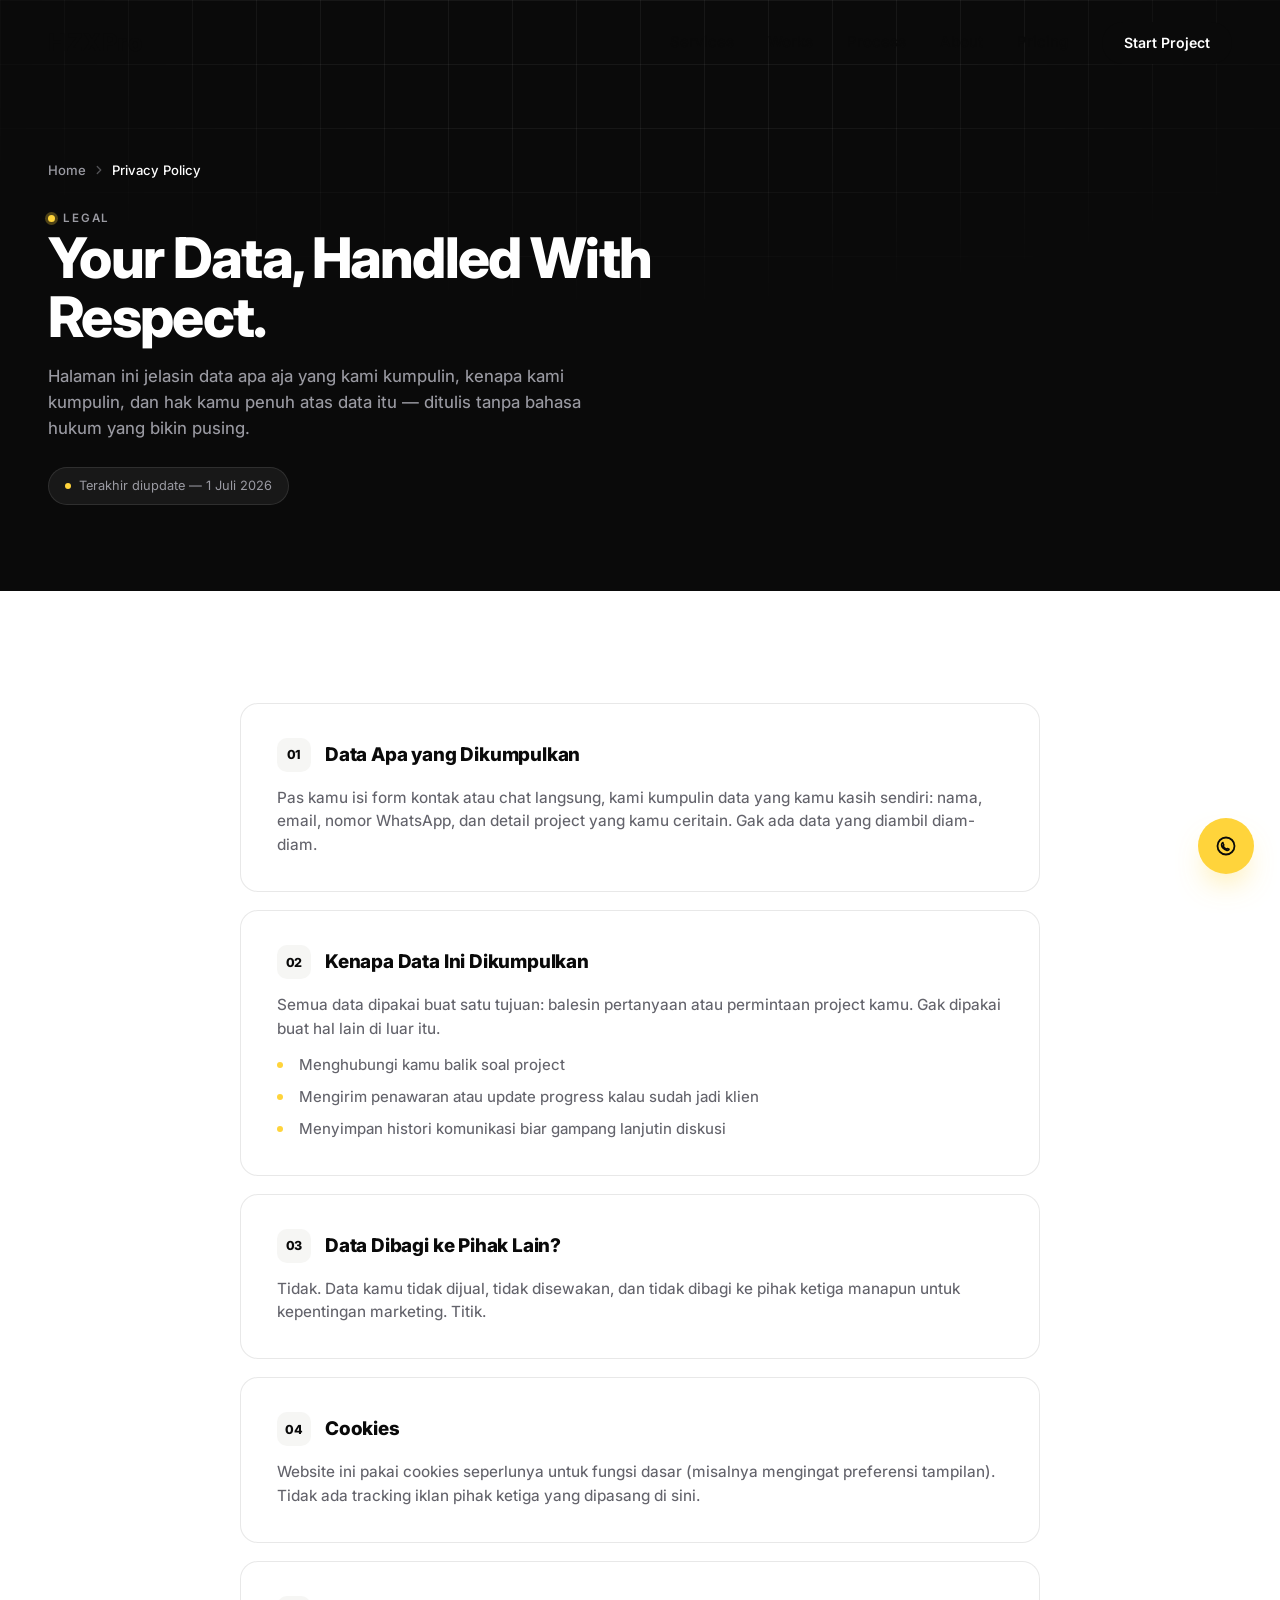
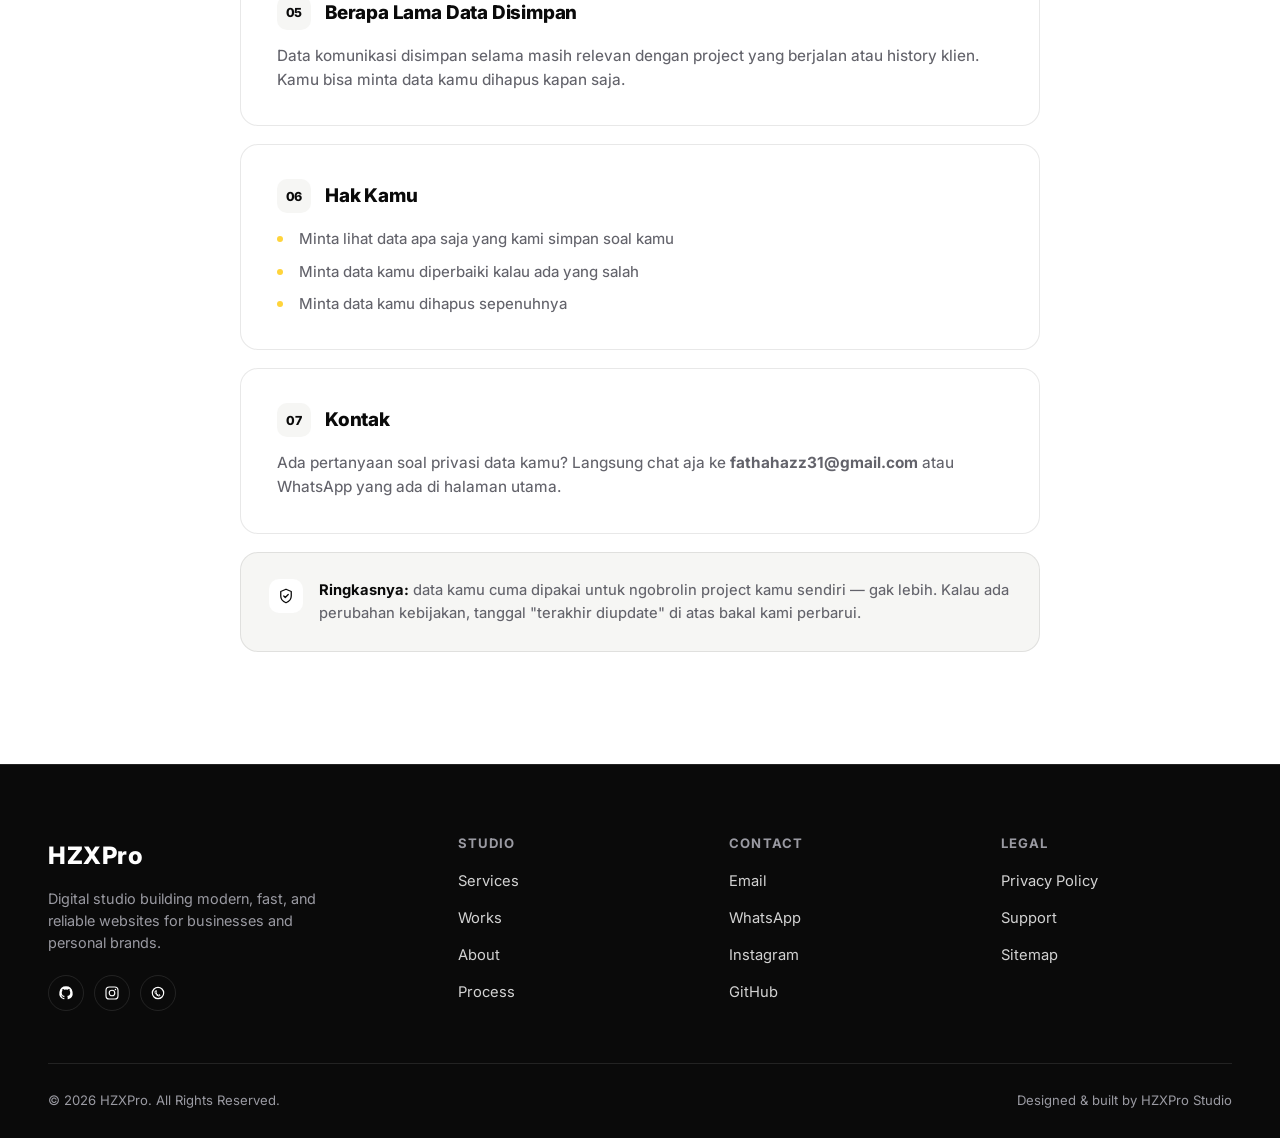
==== privacy.html @ 506589a8 "Add files via upload" ====
<!DOCTYPE html>
<html lang="id">

<head>
    <meta charset="UTF-8" />
    <meta name="viewport" content="width=device-width, initial-scale=1.0" />
    <title>Privacy Policy | HZXPro</title>
    <meta name="description"
        content="Kebijakan privasi HZXPro — data apa yang dikumpulkan, kenapa dikumpulkan, dan hak kamu sebagai pengguna." />
    <meta name="robots" content="index, follow" />
    <link rel="canonical" href="https://hzx-greedy.github.io/HZXPro/privacy.html" />

    <!-- Open Graph -->
    <meta property="og:type" content="website" />
    <meta property="og:site_name" content="HZXPro" />
    <meta property="og:title" content="Privacy Policy | HZXPro" />
    <meta property="og:description"
        content="Kebijakan privasi HZXPro — data apa yang dikumpulkan dan hak kamu sebagai pengguna." />
    <meta property="og:image" content="https://hzx-greedy.github.io/HZXPro/asset/logo.png" />
    <meta property="og:url" content="https://hzx-greedy.github.io/HZXPro/privacy.html" />
    <meta property="og:locale" content="id_ID" />

    <link rel="preconnect" href="https://fonts.googleapis.com">
    <link rel="preconnect" href="https://fonts.gstatic.com" crossorigin>
    <link href="https://fonts.googleapis.com/css2?family=Inter:wght@400;500;600;700;800;900&display=swap"
        rel="stylesheet">
    <link rel="stylesheet" href="style.css" />
    <link rel="icon" type="image/png" href="asset/favicon/favicon-96x96.png" />
    <link rel="apple-touch-icon" href="asset/favicon/apple-touch-icon.png" />
</head>

<body>

    <!-- ===== SVG ICON SPRITE ===== -->
    <svg style="display:none">
        <symbol id="ic-sparkle" viewBox="0 0 24 24">
            <path d="M12 3v4M12 17v4M3 12h4M17 12h4M6 6l2.5 2.5M15.5 15.5L18 18M18 6l-2.5 2.5M8.5 15.5L6 18"
                stroke="currentColor" stroke-width="1.8" stroke-linecap="round" />
        </symbol>
        <symbol id="ic-arrow-right" viewBox="0 0 24 24">
            <path d="M5 12h14M13 6l6 6-6 6" stroke="currentColor" stroke-width="2" stroke-linecap="round"
                stroke-linejoin="round" fill="none" />
        </symbol>
        <symbol id="ic-arrow-up" viewBox="0 0 24 24">
            <path d="M12 19V5M5 12l7-7 7 7" stroke="currentColor" stroke-width="2.2" stroke-linecap="round"
                stroke-linejoin="round" fill="none" />
        </symbol>
        <symbol id="ic-chevron-right" viewBox="0 0 24 24">
            <path d="m9 6 6 6-6 6" stroke="currentColor" stroke-width="2.2" stroke-linecap="round"
                stroke-linejoin="round" fill="none" />
        </symbol>
        <symbol id="ic-shield" viewBox="0 0 24 24">
            <path d="M12 3 5 6v6c0 4.5 3 7.5 7 9 4-1.5 7-4.5 7-9V6l-7-3Z" stroke="currentColor" stroke-width="1.7"
                stroke-linejoin="round" fill="none" />
            <path d="m9 12 2 2 4-4" stroke="currentColor" stroke-width="1.7" stroke-linecap="round"
                stroke-linejoin="round" fill="none" />
        </symbol>
        <symbol id="ic-target" viewBox="0 0 24 24">
            <circle cx="12" cy="12" r="8.5" stroke="currentColor" stroke-width="1.7" fill="none" />
            <circle cx="12" cy="12" r="4.7" stroke="currentColor" stroke-width="1.7" fill="none" />
            <circle cx="12" cy="12" r="1.2" fill="currentColor" />
        </symbol>
        <symbol id="ic-db" viewBox="0 0 24 24">
            <ellipse cx="12" cy="6" rx="7" ry="2.6" stroke="currentColor" stroke-width="1.7" fill="none" />
            <path d="M5 6v6c0 1.4 3.1 2.6 7 2.6s7-1.2 7-2.6V6M5 12v6c0 1.4 3.1 2.6 7 2.6s7-1.2 7-2.6v-6"
                stroke="currentColor" stroke-width="1.7" fill="none" />
        </symbol>
        <symbol id="ic-user" viewBox="0 0 24 24">
            <circle cx="12" cy="8" r="4" stroke="currentColor" stroke-width="1.7" fill="none" />
            <path d="M4.5 20c1.2-4 4-6 7.5-6s6.3 2 7.5 6" stroke="currentColor" stroke-width="1.7"
                stroke-linecap="round" fill="none" />
        </symbol>
        <symbol id="ic-mail" viewBox="0 0 24 24">
            <rect x="3" y="5" width="18" height="14" rx="1.5" stroke="currentColor" stroke-width="1.7" fill="none" />
            <path d="m4 6.5 8 6 8-6" stroke="currentColor" stroke-width="1.7" stroke-linecap="round"
                stroke-linejoin="round" fill="none" />
        </symbol>
        <symbol id="ic-chat" viewBox="0 0 24 24">
            <circle cx="12" cy="12" r="8.5" stroke="currentColor" stroke-width="1.8" fill="none" />
            <path
                d="M9 8.5c-.3 0-.6.2-.8.5-.4.5-.7 1.1-.7 1.9 0 1.1.6 2.3 1.5 3.2.9 1 2.1 1.8 3.4 2.2.8.3 1.5.3 2-.1.3-.2.6-.5.7-.9l-1.7-.8-.8.8c-1.8-.7-2.9-1.8-3.5-3.5l.8-.8-.9-1.7Z"
                stroke="currentColor" stroke-width="1.5" stroke-linecap="round" stroke-linejoin="round" fill="none" />
        </symbol>
        <symbol id="ic-github" viewBox="0 0 24 24">
            <path
                d="M12 2a10 10 0 0 0-3.16 19.49c.5.09.68-.22.68-.48v-1.7c-2.78.6-3.37-1.34-3.37-1.34-.46-1.16-1.11-1.47-1.11-1.47-.91-.62.07-.61.07-.61 1 .07 1.53 1.03 1.53 1.03.89 1.52 2.34 1.08 2.91.83.09-.65.35-1.08.63-1.33-2.22-.25-4.56-1.11-4.56-4.94 0-1.09.39-1.98 1.03-2.68-.1-.25-.45-1.27.1-2.65 0 0 .84-.27 2.75 1.02a9.5 9.5 0 0 1 5 0c1.91-1.3 2.75-1.02 2.75-1.02.55 1.38.2 2.4.1 2.65.64.7 1.03 1.59 1.03 2.68 0 3.84-2.35 4.68-4.58 4.93.36.31.68.92.68 1.85v2.74c0 .27.18.58.69.48A10 10 0 0 0 12 2Z"
                fill="currentColor" />
        </symbol>
        <symbol id="ic-instagram" viewBox="0 0 24 24">
            <rect x="3" y="3" width="18" height="18" rx="5" stroke="currentColor" stroke-width="1.7" fill="none" />
            <circle cx="12" cy="12" r="4.2" stroke="currentColor" stroke-width="1.7" fill="none" />
            <circle cx="17.2" cy="6.8" r="1.1" fill="currentColor" />
        </symbol>
        <symbol id="ic-plus" viewBox="0 0 24 24">
            <path d="M12 5v14M5 12h14" stroke="currentColor" stroke-width="2" stroke-linecap="round" />
        </symbol>
    </svg>

    <div class="scroll-progress" id="scrollProgress"></div>

    <!-- ===== NAVBAR ===== -->
    <nav class="navbar" id="navbar">
        <div class="container">
            <a href="index.html" class="logo">HZXPro</a>
            <div class="nav-links" id="navLinks">
                <a href="index.html#services">Services</a>
                <a href="index.html#works">Works</a>
                <a href="index.html#process">Process</a>
                <a href="index.html#about">About</a>
                <a href="index.html#pricing">Pricing</a>
                <a href="index.html#contact" class="nav-cta">Start Project</a>
            </div>
            <button class="hamburger" id="hamburger" aria-label="Menu">
                <span></span><span></span><span></span>
            </button>
        </div>
    </nav>

    <!-- ===== PAGE HERO ===== -->
    <section class="section--dark page-hero">
        <div class="grid-backdrop"></div>
        <div class="container">
            <div class="breadcrumb reveal">
                <a href="index.html">Home</a>
                <svg class="ic" width="14" height="14">
                    <use href="#ic-chevron-right" /></svg>
                <span class="current">Privacy Policy</span>
            </div>
            <span class="eyebrow reveal">Legal</span>
            <h1 class="reveal reveal-d1">Your Data, Handled With Respect.</h1>
            <p class="lead reveal reveal-d2">Halaman ini jelasin data apa aja yang kami kumpulin, kenapa kami
                kumpulin, dan hak kamu penuh atas data itu — ditulis tanpa bahasa hukum yang bikin pusing.</p>
            <div class="updated-badge reveal reveal-d3"><span class="dot"></span> Terakhir diupdate — 1 Juli 2026</div>
        </div>
    </section>

    <!-- ===== POLICY CONTENT ===== -->
    <section>
        <div class="container">
            <div class="legal-wrap">

                <div class="legal-block reveal">
                    <h2><span class="num">01</span>Data Apa yang Dikumpulkan</h2>
                    <p>Pas kamu isi form kontak atau chat langsung, kami kumpulin data yang kamu kasih sendiri:
                        nama, email, nomor WhatsApp, dan detail project yang kamu ceritain. Gak ada data yang
                        diambil diam-diam.</p>
                </div>

                <div class="legal-block reveal">
                    <h2><span class="num">02</span>Kenapa Data Ini Dikumpulkan</h2>
                    <p>Semua data dipakai buat satu tujuan: balesin pertanyaan atau permintaan project kamu.
                        Gak dipakai buat hal lain di luar itu.</p>
                    <ul>
                        <li>Menghubungi kamu balik soal project</li>
                        <li>Mengirim penawaran atau update progress kalau sudah jadi klien</li>
                        <li>Menyimpan histori komunikasi biar gampang lanjutin diskusi</li>
                    </ul>
                </div>

                <div class="legal-block reveal">
                    <h2><span class="num">03</span>Data Dibagi ke Pihak Lain?</h2>
                    <p>Tidak. Data kamu tidak dijual, tidak disewakan, dan tidak dibagi ke pihak ketiga manapun
                        untuk kepentingan marketing. Titik.</p>
                </div>

                <div class="legal-block reveal">
                    <h2><span class="num">04</span>Cookies</h2>
                    <p>Website ini pakai cookies seperlunya untuk fungsi dasar (misalnya mengingat preferensi
                        tampilan). Tidak ada tracking iklan pihak ketiga yang dipasang di sini.</p>
                </div>

                <div class="legal-block reveal">
                    <h2><span class="num">05</span>Berapa Lama Data Disimpan</h2>
                    <p>Data komunikasi disimpan selama masih relevan dengan project yang berjalan atau history
                        klien. Kamu bisa minta data kamu dihapus kapan saja.</p>
                </div>

                <div class="legal-block reveal">
                    <h2><span class="num">06</span>Hak Kamu</h2>
                    <ul>
                        <li>Minta lihat data apa saja yang kami simpan soal kamu</li>
                        <li>Minta data kamu diperbaiki kalau ada yang salah</li>
                        <li>Minta data kamu dihapus sepenuhnya</li>
                    </ul>
                </div>

                <div class="legal-block reveal">
                    <h2><span class="num">07</span>Kontak</h2>
                    <p>Ada pertanyaan soal privasi data kamu? Langsung chat aja ke
                        <strong>fathahazz31@gmail.com</strong> atau WhatsApp yang ada di halaman utama.</p>
                </div>

                <div class="legal-note reveal">
                    <span class="ic-wrap"><svg class="ic" width="18" height="18">
                            <use href="#ic-shield" /></svg></span>
                    <p><strong>Ringkasnya:</strong> data kamu cuma dipakai untuk ngobrolin project kamu sendiri —
                        gak lebih. Kalau ada perubahan kebijakan, tanggal "terakhir diupdate" di atas bakal kami
                        perbarui.</p>
                </div>

            </div>
        </div>
    </section>

    <!-- ===== FOOTER ===== -->
    <footer class="footer">
        <div class="container">
            <div class="footer-grid">
                <div class="footer-brand">
                    <a href="index.html" class="logo">HZXPro</a>
                    <p>Digital studio building modern, fast, and reliable websites for businesses and personal brands.
                    </p>
                    <div class="footer-socials" style="margin-top:20px;">
                        <a href="https://github.com/hzx-greedy" target="_blank" rel="noopener" aria-label="GitHub"><svg
                                class="ic" width="16" height="16">
                                <use href="#ic-github" /></svg></a>
                        <a href="https://instagram.com/fathahazz" target="_blank" rel="noopener"
                            aria-label="Instagram"><svg class="ic" width="16" height="16">
                                <use href="#ic-instagram" /></svg></a>
                        <a href="https://wa.me/6282110757763" target="_blank" rel="noopener" aria-label="WhatsApp"><svg
                                class="ic" width="16" height="16">
                                <use href="#ic-chat" /></svg></a>
                    </div>
                </div>
                <div>
                    <h4>Studio</h4>
                    <ul>
                        <li><a href="index.html#services">Services</a></li>
                        <li><a href="index.html#works">Works</a></li>
                        <li><a href="index.html#about">About</a></li>
                        <li><a href="index.html#process">Process</a></li>
                    </ul>
                </div>
                <div>
                    <h4>Contact</h4>
                    <ul>
                        <li><a href="mailto:fathahazz31@gmail.com">Email</a></li>
                        <li><a href="https://wa.me/6282110757763" target="_blank" rel="noopener">WhatsApp</a></li>
                        <li><a href="https://instagram.com/fathahazz" target="_blank" rel="noopener">Instagram</a></li>
                        <li><a href="https://github.com/hzx-greedy" target="_blank" rel="noopener">GitHub</a></li>
                    </ul>
                </div>
                <div>
                    <h4>Legal</h4>
                    <ul>
                        <li><a href="privacy.html">Privacy Policy</a></li>
                        <li><a href="support.html">Support</a></li>
                        <li><a href="sitemap.html">Sitemap</a></li>
                    </ul>
                </div>
            </div>
            <div class="footer-bottom">
                <span>© 2026 HZXPro. All Rights Reserved.</span>
                <span>Designed &amp; built by HZXPro Studio</span>
            </div>
        </div>
    </footer>

    <!-- ===== WHATSAPP FLOAT ===== -->
    <div class="wa-wrap">
        <div class="wa-tooltip" id="waTooltip">
            Ada pertanyaan soal privasi data?
            <button class="wa-tooltip-close" id="waTooltipClose" aria-label="Close"><svg class="ic" width="12"
                    height="12">
                    <use href="#ic-plus" /></svg></button>
        </div>
        <a href="https://wa.me/6282110757763" class="wa-float" target="_blank" rel="noopener"
            aria-label="Chat WhatsApp">
            <svg class="ic" width="24" height="24">
                <use href="#ic-chat" /></svg>
        </a>
    </div>

    <!-- ===== BACK TO TOP ===== -->
    <button class="back-to-top" id="backToTop" aria-label="Back to top">
        <svg class="ic" width="18" height="18">
            <use href="#ic-arrow-up" /></svg>
    </button>

    <script src="script.js"></script>
</body>

</html>
---- style.css ----
/* Scrollbar */
html {
    scroll-behavior: smooth;
    scrollbar-width: thin; /* Firefox */
    scrollbar-color: var(--ink) var(--paper-soft); /* Firefox */
}

/* WebKit (Chrome, Edge, Safari, Opera) */
::-webkit-scrollbar {
    width: 12px;
    height: 12px;
}

::-webkit-scrollbar-track {
    background: var(--paper-soft);
}

::-webkit-scrollbar-thumb {
    background: var(--ink);
    border-radius: 999px;
    border: 3px solid var(--paper-soft);
    background-clip: padding-box;
}

::-webkit-scrollbar-thumb:hover {
    background: var(--accent);
    background-clip: padding-box;
}

::-webkit-scrollbar-corner {
    background: var(--paper-soft);
}

/* =========================================================
   HZXPro — Studio Brand Website
   Design tokens: ink #0A0A0A / paper #FFFFFF / accent #FFD43B
   Type: Inter (display + body + utility)
========================================================= */

:root {
    --ink: #0a0a0a;
    --ink-soft: #17171a;
    --paper: #ffffff;
    --paper-soft: #f6f6f4;
    --surface-dark: #131315;
    --surface-dark-2: #1b1b1e;
    --accent: #ffd43b;
    --accent-ink: #0a0a0a;
    --muted-on-light: #63636b;
    --muted-on-dark: #9a9aa2;
    --line-on-light: rgba(10, 10, 10, 0.09);
    --line-on-dark: rgba(255, 255, 255, 0.10);
    --radius-lg: 28px;
    --radius-md: 18px;
    --radius-sm: 12px;
    --ease: cubic-bezier(.16, 1, .3, 1);
    --container: 1240px;
}

*,
*::before,
*::after {
    box-sizing: border-box;
    margin: 0;
    padding: 0;
}

html {
    scroll-behavior: smooth;
}

body {
    font-family: 'Inter', -apple-system, BlinkMacSystemFont, sans-serif;
    background: var(--paper);
    color: var(--ink);
    line-height: 1.55;
    -webkit-font-smoothing: antialiased;
    overflow-x: hidden;
}

a {
    text-decoration: none;
    color: inherit;
}

img {
    max-width: 100%;
    display: block;
}

ul {
    list-style: none;
}

button {
    font-family: inherit;
}

.container {
    max-width: var(--container);
    margin: 0 auto;
    padding: 0 28px;
}

.ic {
    display: inline-block;
    vertical-align: -3px;
    flex-shrink: 0;
    color: currentColor;
}

::selection {
    background: var(--accent);
    color: var(--accent-ink);
}

/* focus visibility */
a:focus-visible,
button:focus-visible,
input:focus-visible,
textarea:focus-visible,
select:focus-visible {
    outline: 2px solid var(--accent);
    outline-offset: 3px;
    border-radius: 4px;
}

/* =========================================================
   TYPOGRAPHY
========================================================= */
h1,
h2,
h3,
h4 {
    font-family: 'Inter', sans-serif;
    font-weight: 800;
    line-height: 1.05;
    letter-spacing: -0.02em;
}

.eyebrow {
    display: inline-flex;
    align-items: center;
    gap: 8px;
    font-size: 0.72rem;
    font-weight: 600;
    text-transform: uppercase;
    letter-spacing: 0.16em;
    color: var(--muted-on-light);
}

.eyebrow::before {
    content: '';
    width: 7px;
    height: 7px;
    border-radius: 50%;
    background: var(--accent);
    box-shadow: 0 0 0 3px rgba(255, 212, 59, .28);
}

.section--dark .eyebrow {
    color: var(--muted-on-dark);
}

.section-head {
    max-width: 680px;
    margin-bottom: 64px;
}

.section-head.center {
    margin-left: auto;
    margin-right: auto;
    text-align: center;
}

.section-title {
    font-size: clamp(2.1rem, 4.4vw, 3.2rem);
    margin-top: 14px;
    letter-spacing: -0.03em;
}

.section-sub {
    margin-top: 16px;
    font-size: 1.05rem;
    color: var(--muted-on-light);
    max-width: 520px;
    font-weight: 450;
}

.section--dark .section-sub {
    color: var(--muted-on-dark);
}

.section-head.center .section-sub {
    margin-left: auto;
    margin-right: auto;
}

/* =========================================================
   SECTION SHELLS + GRID BACKDROP
========================================================= */
section {
    position: relative;
    padding: 112px 0;
}

.section--dark {
    background: var(--ink);
    color: #fff;
}

.section--soft {
    background: var(--paper-soft);
}

.grid-backdrop {
    position: absolute;
    inset: 0;
    background-image:
        linear-gradient(90deg, rgba(10, 10, 10, .045) 1px, transparent 1px),
        linear-gradient(180deg, rgba(10, 10, 10, .045) 1px, transparent 1px);
    background-size: 64px 64px;
    -webkit-mask-image: radial-gradient(ellipse 70% 60% at 50% 0%, #000 40%, transparent 90%);
    mask-image: radial-gradient(ellipse 70% 60% at 50% 0%, #000 40%, transparent 90%);
    pointer-events: none;
}

.section--dark .grid-backdrop {
    background-image:
        linear-gradient(90deg, rgba(255, 255, 255, .055) 1px, transparent 1px),
        linear-gradient(180deg, rgba(255, 255, 255, .055) 1px, transparent 1px);
}

/* =========================================================
   BUTTONS
========================================================= */
.btn {
    display: inline-flex;
    align-items: center;
    justify-content: center;
    gap: 8px;
    padding: 15px 28px;
    border-radius: 999px;
    font-weight: 600;
    font-size: 0.94rem;
    cursor: pointer;
    border: 1px solid transparent;
    transition: transform .35s var(--ease), box-shadow .35s var(--ease), background .25s ease, color .25s ease, border-color .25s ease;
    white-space: nowrap;
}

.btn-primary {
    background: var(--accent);
    color: var(--accent-ink);
    box-shadow: 0 1px 0 rgba(10, 10, 10, .06);
}

.btn-primary:hover {
    transform: translateY(-2px);
    box-shadow: 0 14px 28px -12px rgba(255, 212, 59, .55);
}

.btn-dark {
    background: var(--ink);
    color: #fff;
}

.btn-dark:hover {
    transform: translateY(-2px);
    box-shadow: 0 14px 28px -14px rgba(0, 0, 0, .5);
}

.btn-ghost {
    background: transparent;
    color: var(--ink);
    border-color: var(--line-on-light);
}

.btn-ghost:hover {
    border-color: var(--ink);
    transform: translateY(-2px);
}

.section--dark .btn-ghost {
    color: #fff;
    border-color: var(--line-on-dark);
}

.section--dark .btn-ghost:hover {
    border-color: #fff;
}

.btn-outline-light {
    background: transparent;
    color: #fff;
    border-color: rgba(255, 255, 255, .35);
}

.btn-outline-light:hover {
    border-color: #fff;
    transform: translateY(-2px);
}

.btn-sm {
    padding: 11px 20px;
    font-size: .85rem;
}

/* =========================================================
   NAVBAR
========================================================= */
.navbar {
    position: fixed;
    top: 0;
    left: 0;
    right: 0;
    z-index: 500;
    padding: 22px 0;
    transition: padding .35s var(--ease), background .35s var(--ease), border-color .35s var(--ease), backdrop-filter .35s var(--ease);
}

.navbar .container {
    display: flex;
    align-items: center;
    justify-content: space-between;
}

.navbar.scrolled {
    padding: 13px 0;
    background: rgba(255, 255, 255, .72);
    backdrop-filter: blur(16px) saturate(160%);
    -webkit-backdrop-filter: blur(16px) saturate(160%);
    border-bottom: 1px solid var(--line-on-light);
}

.logo {
    display: flex;
    align-items: center;
    gap: 9px;
    font-weight: 800;
    font-size: 1.5rem;
    letter-spacing: 0.035rem;
}

.logo-mark {
    width: 30px;
    height: 30px;
    border-radius: 9px;
    background: var(--ink);
    display: flex;
    align-items: center;
    justify-content: center;
    position: relative;
    flex-shrink: 0;
}

.logo-mark::after {
    content: '';
    width: 9px;
    height: 9px;
    border-radius: 50%;
    background: var(--accent);
}

.nav-links {
    display: flex;
    align-items: center;
    gap: 34px;
}

.nav-links a:not(.nav-cta) {
    font-size: 0.93rem;
    font-weight: 500;
    color: var(--ink);
    position: relative;
    padding: 4px 0;
    transition: color .2s ease;
}

.nav-links a:not(.nav-cta)::after {
    content: '';
    position: absolute;
    left: 0;
    bottom: -3px;
    width: 0;
    height: 2px;
    background: var(--accent);
    transition: width .3s var(--ease);
}

.nav-links a:not(.nav-cta):hover::after,
.nav-links a.active:not(.nav-cta)::after {
    width: 100%;
}

.nav-links a.active:not(.nav-cta) {
    color: var(--ink);
}

.nav-cta {
    padding: 10px 22px;
    border-radius: 999px;
    background: var(--ink);
    color: #fff;
    font-weight: 600;
    font-size: 0.88rem;
    transition: transform .3s var(--ease), background .25s ease;
}

.nav-cta:hover {
    transform: translateY(-2px);
    background: var(--accent);
    color: var(--accent-ink);
}

.hamburger {
    display: none;
    flex-direction: column;
    justify-content: center;
    gap: 5px;
    width: 38px;
    height: 38px;
    background: none;
    border: none;
    cursor: pointer;
}

.hamburger span {
    width: 20px;
    height: 2px;
    background: var(--ink);
    margin: 0 auto;
    transition: transform .3s ease, opacity .3s ease;
}

.hamburger.open span:nth-child(1) {
    transform: translateY(7px) rotate(45deg);
}

.hamburger.open span:nth-child(2) {
    opacity: 0;
}

.hamburger.open span:nth-child(3) {
    transform: translateY(-7px) rotate(-45deg);
}

.scroll-progress {
    position: fixed;
    top: 0;
    left: 0;
    height: 2px;
    background: var(--accent);
    z-index: 600;
    width: 0%;
}

/* =========================================================
   HERO
========================================================= */
.hero {
    padding: 150px 0 120px;
    overflow: hidden;
}

.hero-grid {
    display: grid;
    grid-template-columns: 1.05fr 0.95fr;
    gap: 56px;
    align-items: center;
}

.hero-badge {
    display: inline-flex;
    align-items: center;
    gap: 8px;
    padding: 8px 16px;
    border-radius: 999px;
    border: 1px solid var(--line-on-light);
    font-size: 0.8rem;
    font-weight: 600;
    letter-spacing: .02em;
    color: var(--muted-on-light);
    margin-bottom: 26px;
}

.hero-badge .dot {
    width: 7px;
    height: 7px;
    border-radius: 50%;
    background: var(--accent);
    box-shadow: 0 0 0 3px rgba(255, 212, 59, .28);
}

.hero h1 {
    font-size: clamp(2.6rem, 5.3vw, 4.4rem);
    letter-spacing: -0.035em;
}

.hero h1 .accent-word {
    position: relative;
    white-space: nowrap;
}

.hero h1 .accent-word::after {
    content: '';
    position: absolute;
    left: 2px;
    right: 2px;
    bottom: 6px;
    height: 0.32em;
    background: var(--accent);
    z-index: -1;
    opacity: .85;
    border-radius: 2px;
}

.hero p.lead {
    margin-top: 24px;
    font-size: 1.13rem;
    color: var(--muted-on-light);
    max-width: 480px;
    font-weight: 450;
}

.hero-actions {
    display: flex;
    gap: 14px;
    margin-top: 36px;
    flex-wrap: wrap;
}

.hero-meta {
    display: flex;
    gap: 40px;
    margin-top: 64px;
}

.hero-meta div {
    display: flex;
    flex-direction: column;
    gap: 2px;
}

.hero-meta .num {
    font-size: 1.7rem;
    font-weight: 800;
    letter-spacing: -0.02em;
}

.hero-meta .lbl {
    font-size: 0.8rem;
    color: var(--muted-on-light);
    font-weight: 500;
}

/* browser mockup — signature hero element */
.hero-visual {
    position: relative;
    display: flex;
    justify-content: center;
    align-items: center;
}

.mockup-glow {
    position: absolute;
    width: 380px;
    height: 380px;
    border-radius: 50%;
    background: radial-gradient(circle, rgba(255, 212, 59, .55), transparent 68%);
    filter: blur(40px);
    top: 50%;
    left: 50%;
    transform: translate(-50%, -50%);
    z-index: 0;
}

.stack-visual {
    position: relative;
    z-index: 1;
    width: 100%;
    max-width: 460px;
    height: 380px;
    transition: transform .5s var(--ease);
}

.stack-card {
    position: absolute;
    border-radius: var(--radius-lg);
    background: rgba(255, 255, 255, .68);
    border: 1px solid rgba(255, 255, 255, .8);
    box-shadow: 0 30px 60px -26px rgba(10, 10, 10, .35), 0 0 0 1px rgba(10, 10, 10, .04);
    backdrop-filter: blur(18px);
    -webkit-backdrop-filter: blur(18px);
    padding: 18px 20px 20px;
    animation: floatCard 6s ease-in-out infinite;
}

.stack-card-head {
    display: flex;
    align-items: center;
    gap: 8px;
    margin-bottom: 14px;
}

.stack-dot {
    width: 8px;
    height: 8px;
    border-radius: 50%;
    background: var(--accent);
}

.stack-dot-alt {
    background: #6ee7a8;
}

.stack-label {
    font-size: .72rem;
    font-weight: 700;
    letter-spacing: .02em;
    color: var(--muted-on-light);
}

/* Analytics card — top layer */
.card-analytics {
    top: 0;
    left: 0;
    width: 250px;
    z-index: 3;
    animation-delay: 0s;
}

.mini-bars {
    display: flex;
    align-items: flex-end;
    gap: 8px;
    height: 74px;
}

.mini-bars span {
    flex: 1;
    height: var(--h);
    border-radius: 5px 5px 2px 2px;
    background: linear-gradient(180deg, var(--accent), rgba(255, 212, 59, .35));
    animation: growBar .9s var(--ease) backwards;
}

.mini-bars span:nth-child(1) {
    animation-delay: .05s;
}

.mini-bars span:nth-child(2) {
    animation-delay: .1s;
}

.mini-bars span:nth-child(3) {
    animation-delay: .15s;
}

.mini-bars span:nth-child(4) {
    animation-delay: .2s;
}

.mini-bars span:nth-child(5) {
    animation-delay: .25s;
}

.mini-bars span:nth-child(6) {
    animation-delay: .3s;
}

/* Code card — mid layer, dark */
.card-code {
    top: 128px;
    right: 0;
    width: 232px;
    z-index: 2;
    background: linear-gradient(135deg, var(--ink), #2b2b30);
    border-color: rgba(255, 255, 255, .12);
    animation-delay: .4s;
}

.card-code .stack-label {
    color: rgba(255, 255, 255, .7);
}

.code-line {
    height: 10px;
    border-radius: 5px;
    background: rgba(255, 255, 255, .16);
    margin-top: 10px;
}

.code-line.accent {
    background: rgba(255, 212, 59, .55);
}

.code-line.w70 {
    width: 70%;
    margin-top: 0;
}

.code-line.w40 {
    width: 40%;
}

.code-line.w85 {
    width: 85%;
}

.code-line.w55 {
    width: 55%;
}

/* App card — bottom layer */
.card-app {
    bottom: 0;
    left: 54px;
    width: 176px;
    z-index: 1;
    display: flex;
    align-items: center;
    gap: 12px;
    animation-delay: .8s;
}

.app-avatar {
    width: 36px;
    height: 36px;
    border-radius: 50%;
    flex-shrink: 0;
    background: radial-gradient(circle at 30% 30%, var(--accent), #d9a812);
}

.app-lines {
    display: flex;
    flex-direction: column;
    gap: 8px;
    flex: 1;
}

.app-line {
    height: 9px;
    border-radius: 5px;
    background: rgba(10, 10, 10, .1);
}

.app-line.w60 {
    width: 60%;
}

.app-line.w40 {
    width: 40%;
}

.stack-float-badge {
    position: absolute;
    bottom: -16px;
    right: 4px;
    z-index: 4;
    background: var(--ink);
    color: #fff;
    padding: 12px 16px;
    border-radius: 14px;
    display: flex;
    align-items: center;
    gap: 8px;
    font-size: .8rem;
    font-weight: 700;
    box-shadow: 0 20px 40px -16px rgba(10, 10, 10, .5);
}

.stack-float-badge .pulse {
    width: 8px;
    height: 8px;
    border-radius: 50%;
    background: var(--accent);
    animation: pulse 1.8s ease-in-out infinite;
}

@keyframes floatCard {

    0%,
    100% {
        transform: translateY(0) rotate(var(--r, 0deg));
    }

    50% {
        transform: translateY(-10px) rotate(var(--r, 0deg));
    }
}

.card-analytics {
    --r: -6deg;
}

.card-code {
    --r: 5deg;
}

.card-app {
    --r: -3deg;
}

@keyframes growBar {
    from {
        transform: scaleY(0);
        transform-origin: bottom;
    }

    to {
        transform: scaleY(1);
        transform-origin: bottom;
    }
}

@keyframes pulse {

    0%,
    100% {
        box-shadow: 0 0 0 0 rgba(255, 212, 59, .5);
    }

    50% {
        box-shadow: 0 0 0 7px rgba(255, 212, 59, 0);
    }
}

/* =========================================================
   MARQUEE
========================================================= */
.marquee-strip {
    background: #1a1a1a;
    border-top: 3px solid #1a1a1a;
    border-bottom: 3px solid #1a1a1a;
    overflow: hidden;
    padding: 14px 0;
}

.marquee-track {
    display: flex;
    width: max-content;
    animation: marqueeScroll 22s linear infinite;
}

.marquee-track span {
    font-family: 'Space Grotesk', sans-serif;
    font-weight: 700;
    font-size: 1.1rem;
    text-transform: uppercase;
    letter-spacing: 1px;
    color: #FFD43B;
    padding: 0 24px;
    white-space: nowrap;
    display: flex;
    align-items: center;
    gap: 24px;
}

.marquee-track span::after {
    content: '✦';
    color: #FF6B6B;
}

@keyframes marqueeScroll {
    0% {
        transform: translateX(0);
    }

    100% {
        transform: translateX(-50%);
    }
}

@media (prefers-reduced-motion: reduce) {
    .marquee-track {
        animation: none;
    }
}
/* =========================================================
   SERVICES
========================================================= */
.services-grid {
    display: grid;
    grid-template-columns: repeat(3, 1fr);
    gap: 20px;
}

.service-card {
    background: #fff;
    border: 1px solid var(--line-on-light);
    border-radius: var(--radius-md);
    padding: 32px 28px;
    transition: transform .4s var(--ease), box-shadow .4s var(--ease), border-color .4s var(--ease);
}

.service-card:hover {
    transform: translateY(-6px);
    box-shadow: 0 26px 50px -28px rgba(10, 10, 10, .25);
    border-color: transparent;
}

.service-icon {
    width: 48px;
    height: 48px;
    border-radius: 13px;
    background: var(--paper-soft);
    display: flex;
    align-items: center;
    justify-content: center;
    margin-bottom: 22px;
    color: var(--ink);
    transition: background .35s ease, color .35s ease, transform .35s ease;
}

.service-card:hover .service-icon {
    background: var(--accent);
    transform: scale(1.06);
}

.service-card h3 {
    font-size: 1.14rem;
    margin-bottom: 10px;
    letter-spacing: -0.01em;
}

.service-card p {
    font-size: 0.92rem;
    color: var(--muted-on-light);
    font-weight: 450;
}

/* =========================================================
   WHY CHOOSE — dark
========================================================= */
.why-grid {
    display: grid;
    grid-template-columns: repeat(4, 1fr);
    gap: 1px;
    background: var(--line-on-dark);
    border: 1px solid var(--line-on-dark);
    border-radius: var(--radius-md);
    overflow: hidden;
}

.why-item {
    background: var(--ink);
    padding: 34px 26px;
    transition: background .35s ease;
}

.why-item:hover {
    background: var(--surface-dark-2);
}

.why-icon {
    width: 42px;
    height: 42px;
    border-radius: 12px;
    background: rgba(255, 255, 255, .06);
    display: flex;
    align-items: center;
    justify-content: center;
    color: var(--accent);
    margin-bottom: 18px;
}

.why-item h3 {
    font-size: 1rem;
    font-weight: 700;
    margin-bottom: 6px;
}

.why-item p {
    font-size: 0.85rem;
    color: var(--muted-on-dark);
    font-weight: 450;
}

/* =========================================================
   FEATURED WORKS
========================================================= */
.works-grid {
    display: grid;
    grid-template-columns: repeat(auto-fit, minmax(280px, 1fr));
    gap: 22px;
}

.work-card {
    position: relative;
    border-radius: var(--radius-lg);
    overflow: hidden;
    aspect-ratio: 4/3;
    background: var(--paper-soft);
    border: 1px solid var(--line-on-light);
    box-shadow: 0 20px 10px -10px rgba(10, 10, 10, .25);
}

.work-card img {
    width: 100%;
    height: 100%;
    object-fit: cover;
    transition: transform .7s var(--ease);
}

.work-card:hover img {
    transform: scale(1.06);
}

.work-overlay {
    position: absolute;
    inset: 0;
    background: linear-gradient(180deg, transparent 40%, rgba(10, 10, 10, .88) 100%);
    display: flex;
    flex-direction: column;
    justify-content: flex-end;
    padding: 28px;
    opacity: 0;
    transition: opacity .4s var(--ease);
}

.work-card:hover .work-overlay {
    opacity: 1;
}

.work-tag {
    font-size: .74rem;
    font-weight: 700;
    letter-spacing: .1em;
    text-transform: uppercase;
    color: var(--accent);
    margin-bottom: 6px;
}

.work-overlay h3 {
    color: #fff;
    font-size: 1.3rem;
    margin-bottom: 14px;
}

.work-link {
    display: inline-flex;
    align-items: center;
    gap: 6px;
    color: #fff;
    font-size: .88rem;
    font-weight: 600;
    width: fit-content;
    border-bottom: 1px solid rgba(255, 255, 255, .4);
    padding-bottom: 3px;
    transition: border-color .25s ease, gap .25s ease;
}

.work-link:hover {
    border-color: var(--accent);
    gap: 10px;
}

.work-card-hidden {
    display: none !important;
}

.works-more {
    display: flex;
    justify-content: center;
    margin-top: 36px;
}

.works-more .btn {
    display: inline-flex;
    align-items: center;
    gap: 8px;
}

.worksToggleIcon {
    transition: transform .3s var(--ease);
}

#worksToggleBtn.is-open .worksToggleIcon {
    transform: rotate(180deg);
}

.works-more {
    text-align: center;
    margin-top: 44px;
}

/* =========================================================
   PROCESS — dark timeline
========================================================= */
.process-rail {
    display: grid;
    grid-template-columns: repeat(4, 1fr);
    gap: 0;
    position: relative;
    margin-top: 12px;
}

.process-rail::before {
    content: '';
    position: absolute;
    top: 27px;
    left: 6%;
    right: 6%;
    height: 1px;
    background: var(--line-on-dark);
}

.process-step {
    position: relative;
    padding: 0 22px 0 0;
}

.process-num {
    width: 54px;
    height: 54px;
    border-radius: 50%;
    background: var(--surface-dark-2);
    border: 1px solid var(--line-on-dark);
    display: flex;
    align-items: center;
    justify-content: center;
    font-weight: 800;
    font-size: 1rem;
    color: var(--accent);
    margin-bottom: 24px;
    position: relative;
    z-index: 1;
}

.process-step h3 {
    font-size: 1.08rem;
    margin-bottom: 8px;
}

.process-step p {
    font-size: 0.88rem;
    color: var(--muted-on-dark);
    font-weight: 450;
    max-width: 230px;
}

/* =========================================================
   TESTIMONIALS
========================================================= */
.testi-carousel {
    position: relative;
    display: flex;
    align-items: center;
    gap: 14px;
}

.testi-arrow {
    flex-shrink: 0;
    width: 44px;
    height: 44px;
    border-radius: 50%;
    border: 1px solid var(--line-on-light);
    background: #fff;
    cursor: pointer;
    display: flex;
    align-items: center;
    justify-content: center;
    transition: transform .3s var(--ease), border-color .25s ease;
}

.testi-arrow:hover {
    transform: scale(1.08);
    border-color: var(--ink);
}

.testi-viewport {
    overflow: hidden;
    flex: 1;
}

.testi-track {
    display: flex;
    transition: transform .5s var(--ease);
}

.testi-slide {
    display: grid;
    gap: 20px;
    flex-shrink: 0;
    width: 100%;
}

.testi-slide.cols-3 {
    grid-template-columns: repeat(3, 1fr);
}

.testi-slide.cols-2 {
    grid-template-columns: repeat(2, 1fr);
}

.testi-slide.cols-1 {
    grid-template-columns: 1fr;
}

.testi-card {
    background: #fff;
    border: 1px solid var(--line-on-light);
    border-radius: var(--radius-md);
    padding: 28px;
    display: flex;
    flex-direction: column;
    gap: 16px;
}

.testi-card .stars {
    display: flex;
    gap: 2px;
    color: var(--accent);
}

.testi-card blockquote {
    font-size: 0.95rem;
    font-weight: 450;
    color: var(--ink-soft);
    line-height: 1.6;
}

.testi-card .author {
    display: flex;
    align-items: center;
    gap: 12px;
    margin-top: auto;
}

.testi-card .avatar {
    width: 38px;
    height: 38px;
    border-radius: 50%;
    background: var(--ink);
    color: #fff;
    display: flex;
    align-items: center;
    justify-content: center;
    font-weight: 700;
    font-size: .85rem;
}

.testi-card .name {
    font-weight: 700;
    font-size: 0.88rem;
}

.testi-card .role {
    font-size: 0.78rem;
    color: var(--muted-on-light);
}

.testi-dots {
    display: flex;
    justify-content: center;
    gap: 8px;
    margin-top: 30px;
}

.testi-dots .dot {
    width: 7px;
    height: 7px;
    border-radius: 50%;
    background: var(--line-on-light);
    border: none;
    cursor: pointer;
    transition: background .25s ease, width .25s ease;
}

.testi-dots .dot.active {
    background: var(--ink);
    width: 22px;
    border-radius: 4px;
}

/* =========================================================
   ABOUT (studio) + FOUNDER CREDIT LINE
========================================================= */
.about-wrap {
    max-width: 760px;
    margin: 0 auto;
    text-align: center;
}

.about-wrap p {
    font-size: 1.12rem;
    color: var(--muted-on-light);
    font-weight: 450;
    margin-top: 22px;
    line-height: 1.7;
}

.about-wrap p strong {
    color: var(--ink);
    font-weight: 700;
}

.founder-credit {
    margin-top: 46px;
    padding-top: 34px;
    border-top: 1px solid var(--line-on-light);
    display: flex;
    align-items: center;
    justify-content: center;
    gap: 14px;
    flex-wrap: wrap;
    font-size: 0.92rem;
    color: var(--muted-on-light);
}

.founder-credit strong {
    color: var(--ink);
}

/* =========================================================
   MEET THE FOUNDER
========================================================= */
.founder-panel {
    display: grid;
    grid-template-columns: 220px 1fr;
    gap: 44px;
    align-items: center;
    background: #fff;
    border: 1px solid var(--line-on-light);
    border-radius: var(--radius-lg);
    padding: 48px;
    max-width: 880px;
    margin: 0 auto;
}

.founder-photo-frame {
    width: 180px;
    height: 180px;
    border-radius: 50%;
    overflow: hidden;
    border: 1px solid var(--line-on-light);
    box-shadow: 0 20px 40px -20px rgba(10, 10, 10, .25);
    position: relative;
}

.founder-photo-frame img {
    width: 100%;
    height: 100%;
    object-fit: cover;
}

.founder-name {
    font-size: 1.5rem;
    margin-top: 4px;
}

.founder-role {
    font-size: 0.88rem;
    font-weight: 600;
    color: var(--muted-on-light);
    margin-top: 6px;
    letter-spacing: .01em;
}

.founder-bio {
    margin-top: 16px;
    font-size: 0.98rem;
    color: var(--muted-on-light);
    font-weight: 450;
    max-width: 460px;
}

.founder-actions {
    display: flex;
    gap: 12px;
    margin-top: 26px;
    flex-wrap: wrap;
}

/* =========================================================
   PRICING
========================================================= */
.pricing-grid {
    display: grid;
    grid-template-columns: repeat(3, 1fr);
    gap: 20px;
    align-items: stretch;
}

.price-card {
    background: #fff;
    border: 1px solid var(--line-on-light);
    border-radius: var(--radius-md);
    padding: 34px 28px;
    display: flex;
    flex-direction: column;
    position: relative;
    transition: transform .35s var(--ease), box-shadow .35s var(--ease);
}

.price-card:hover {
    transform: translateY(-5px);
    box-shadow: 0 26px 50px -28px rgba(10, 10, 10, .2);
}

.price-card.featured {
    background: var(--ink);
    color: #fff;
    border-color: var(--ink);
}

.price-card.featured .price-period,
.price-card.featured .price-currency {
    color: var(--muted-on-dark);
}

.price-card.featured li {
    color: rgba(255, 255, 255, .86);
}

.price-card.featured li svg {
    color: var(--accent);
}

.popular-badge {
    position: absolute;
    top: -13px;
    left: 28px;
    background: var(--accent);
    color: var(--accent-ink);
    font-size: .7rem;
    font-weight: 800;
    letter-spacing: .05em;
    text-transform: uppercase;
    padding: 6px 14px;
    border-radius: 999px;
    display: flex;
    align-items: center;
    gap: 5px;
}

.price-card h3 {
    font-size: 1.1rem;
}

.price-wrap {
    display: flex;
    align-items: baseline;
    gap: 4px;
    margin: 18px 0 24px;
}

.price-currency {
    font-size: 1rem;
    font-weight: 700;
    color: var(--muted-on-light);
}

.price-amount {
    font-size: 2.1rem;
    font-weight: 800;
    letter-spacing: -0.02em;
}

.price-period {
    font-size: 0.85rem;
    color: var(--muted-on-light);
}

.price-card ul {
    display: flex;
    flex-direction: column;
    gap: 12px;
    margin-bottom: 30px;
    flex: 1;
}

.price-card li {
    display: flex;
    align-items: center;
    gap: 10px;
    font-size: 0.88rem;
    color: var(--muted-on-light);
}

.price-card li svg {
    color: var(--ink);
    flex-shrink: 0;
}

.price-card li.off {
    opacity: .4;
}

.price-card li.off svg {
    color: var(--muted-on-light);
}

/* =========================================================
   FAQ
========================================================= */
.faq-list {
    max-width: 760px;
    margin: 0 auto;
    display: flex;
    flex-direction: column;
    gap: 12px;
}

.faq-item {
    border: 1px solid var(--line-on-light);
    border-radius: var(--radius-sm);
    background: #fff;
    overflow: hidden;
}

.faq-question {
    padding: 22px 26px;
    display: flex;
    align-items: center;
    justify-content: space-between;
    cursor: pointer;
    font-weight: 600;
    font-size: 0.98rem;
}

.faq-question .chevron {
    transition: transform .3s var(--ease);
    color: var(--muted-on-light);
}

.faq-item.open .chevron {
    transform: rotate(180deg);
    color: var(--ink);
}

.faq-answer {
    max-height: 0;
    overflow: hidden;
    transition: max-height .35s var(--ease), padding .35s var(--ease);
    padding: 0 26px;
    font-size: 0.92rem;
    color: var(--muted-on-light);
    font-weight: 450;
}

.faq-item.open .faq-answer {
    max-height: 220px;
    padding: 0 26px 24px;
}

/* =========================================================
   FINAL CTA — dark
========================================================= */
.cta-final {
    text-align: center;
    padding: 130px 0;
}

.cta-final h2 {
    font-size: clamp(2.2rem, 5vw, 3.6rem);
    max-width: 780px;
    margin: 18px auto 0;
    letter-spacing: -0.03em;
}

.cta-final p {
    margin: 20px auto 0;
    color: var(--muted-on-dark);
    max-width: 480px;
    font-size: 1.05rem;
}

.cta-final .btn {
    margin-top: 38px;
    padding: 18px 40px;
    font-size: 1rem;
}

/* =========================================================
   FOOTER
========================================================= */
.footer {
    background: var(--ink);
    color: #fff;
    padding: 72px 0 28px;
    border-top: 1px solid var(--line-on-dark);
}

.footer-grid {
    display: grid;
    grid-template-columns: 1.6fr repeat(3, 1fr);
    gap: 40px;
    padding-bottom: 52px;
    border-bottom: 1px solid var(--line-on-dark);
}

.footer-brand .logo {
    color: #fff;
    margin-bottom: 14px;
}

.footer-brand p {
    color: var(--muted-on-dark);
    font-size: 0.9rem;
    max-width: 280px;
}

.footer h4 {
    font-size: 0.82rem;
    text-transform: uppercase;
    letter-spacing: .08em;
    margin-bottom: 18px;
    color: var(--muted-on-dark);
    font-weight: 700;
}

.footer ul {
    display: flex;
    flex-direction: column;
    gap: 12px;
}

.footer ul a {
    font-size: 0.92rem;
    color: rgba(255, 255, 255, .82);
    transition: color .2s ease, padding-left .2s ease;
}

.footer ul a:hover {
    color: var(--accent);
    padding-left: 4px;
}

.footer-bottom {
    display: flex;
    align-items: center;
    justify-content: space-between;
    padding-top: 26px;
    font-size: 0.82rem;
    color: var(--muted-on-dark);
    flex-wrap: wrap;
    gap: 12px;
}

.footer-bottom a {
    color: var(--muted-on-dark);
}

.footer-bottom a:hover {
    color: #fff;
}

.footer-socials {
    display: flex;
    gap: 10px;
}

.footer-socials a {
    width: 36px;
    height: 36px;
    border-radius: 50%;
    border: 1px solid var(--line-on-dark);
    display: flex;
    align-items: center;
    justify-content: center;
    transition: background .25s ease, border-color .25s ease, transform .3s var(--ease);
}

.footer-socials a:hover {
    background: var(--accent);
    color: var(--accent-ink);
    border-color: var(--accent);
    transform: translateY(-2px);
}

/* =========================================================
   CONTACT
========================================================= */
.contact-grid {
    display: grid;
    grid-template-columns: 0.85fr 1.15fr;
    gap: 44px;
}

.contact-info h3 {
    font-size: 1.5rem;
    margin-bottom: 14px;
}

.contact-info>p {
    color: var(--muted-on-light);
    font-size: 0.98rem;
    margin-bottom: 30px;
}

.info-item {
    display: flex;
    align-items: center;
    gap: 12px;
    font-size: 0.94rem;
    font-weight: 500;
    padding: 14px 0;
    border-top: 1px solid var(--line-on-light);
}

.info-item:last-child {
    border-bottom: 1px solid var(--line-on-light);
}

.ic-wrap {
    width: 34px;
    height: 34px;
    border-radius: 10px;
    background: var(--paper-soft);
    display: flex;
    align-items: center;
    justify-content: center;
    flex-shrink: 0;
}

.contact-form {
    display: flex;
    flex-direction: column;
    gap: 14px;
    background: #fff;
    border: 1px solid var(--line-on-light);
    border-radius: var(--radius-md);
    padding: 32px;
}

.contact-form input,
.contact-form select,
.contact-form textarea {
    width: 100%;
    padding: 14px 16px;
    border-radius: var(--radius-sm);
    border: 1px solid var(--line-on-light);
    font-family: inherit;
    font-size: 0.94rem;
    background: var(--paper-soft);
    transition: border-color .25s ease, background .25s ease;
}

.contact-form input:focus,
.contact-form select:focus,
.contact-form textarea:focus {
    outline: none;
    border-color: var(--ink);
    background: #fff;
}

.contact-form textarea {
    min-height: 120px;
    resize: vertical;
}

.contact-form button {
    margin-top: 6px;
}

/* =========================================================
   WHATSAPP FLOAT + BACK TO TOP
========================================================= */
.wa-wrap {
    position: fixed;
    bottom: 26px;
    right: 26px;
    z-index: 400;
    display: flex;
    align-items: center;
    gap: 10px;
}

.wa-tooltip {
    background: var(--ink);
    color: #fff;
    padding: 10px 16px;
    border-radius: 12px;
    font-size: 0.82rem;
    font-weight: 600;
    display: flex;
    align-items: center;
    gap: 10px;
    opacity: 0;
    transform: translateX(8px);
    pointer-events: none;
    transition: opacity .35s ease, transform .35s ease;
    white-space: nowrap;
}

.wa-tooltip.show {
    opacity: 1;
    transform: translateX(0);
    pointer-events: auto;
}

.wa-tooltip-close {
    background: rgba(255, 255, 255, .15);
    border: none;
    color: #fff;
    width: 18px;
    height: 18px;
    border-radius: 50%;
    display: flex;
    align-items: center;
    justify-content: center;
    cursor: pointer;
    transform: rotate(45deg);
    flex-shrink: 0;
}

.wa-float {
    width: 56px;
    height: 56px;
    border-radius: 50%;
    background: var(--accent);
    color: var(--accent-ink);
    display: flex;
    align-items: center;
    justify-content: center;
    box-shadow: 0 16px 32px -12px rgba(255, 212, 59, .7);
    transition: transform .3s var(--ease);
}

.wa-float:hover {
    transform: scale(1.08);
}

.back-to-top {
    position: fixed;
    bottom: 26px;
    left: 26px;
    z-index: 400;
    width: 46px;
    height: 46px;
    border-radius: 50%;
    background: #fff;
    border: 1px solid var(--line-on-light);
    display: flex;
    align-items: center;
    justify-content: center;
    cursor: pointer;
    opacity: 0;
    pointer-events: none;
    transform: translateY(8px);
    transition: opacity .3s ease, transform .3s ease, border-color .25s ease;
    box-shadow: 0 12px 24px -14px rgba(10, 10, 10, .3);
}

.back-to-top.show {
    opacity: 1;
    pointer-events: auto;
    transform: translateY(0);
}

.back-to-top:hover {
    border-color: var(--ink);
}

/* =========================================================
   SCROLL REVEAL
========================================================= */
.reveal {
    opacity: 0;
    transform: translateY(26px);
    transition: opacity .8s var(--ease), transform .8s var(--ease);
}

.reveal.visible {
    opacity: 1;
    transform: translateY(0);
}

.reveal-d1.visible {
    transition-delay: .08s;
}

.reveal-d2.visible {
    transition-delay: .16s;
}

.reveal-d3.visible {
    transition-delay: .24s;
}

.reveal-d4.visible {
    transition-delay: .32s;
}

@media (prefers-reduced-motion: reduce) {
    .reveal {
        opacity: 1;
        transform: none;
        transition: none;
    }

    .marquee-track {
        animation: none;
    }

    .stack-card,
    .mini-bars span {
        animation: none;
    }

    * {
        scroll-behavior: auto !important;
    }
}

/* =========================================================
   RESPONSIVE
========================================================= */
@media (max-width: 1080px) {
    .hero-grid {
        grid-template-columns: 1fr;
        gap: 64px;
    }

    .hero {
        padding: 130px 0 90px;
        text-align: left;
    }

    .hero-visual {
        max-width: 460px;
    }

    .why-grid {
        grid-template-columns: repeat(2, 1fr);
    }

    .process-rail {
        grid-template-columns: repeat(2, 1fr);
        row-gap: 44px;
    }

    .process-rail::before {
        display: none;
    }

    .founder-panel {
        grid-template-columns: 1fr;
        text-align: center;
        justify-items: center;
    }

    .founder-bio {
        max-width: 100%;
    }
}

@media (max-width: 900px) {
    .services-grid {
        grid-template-columns: repeat(2, 1fr);
    }

    .works-grid {
        grid-template-columns: 1fr;
    }

    .contact-grid {
        grid-template-columns: 1fr;
    }

    .footer-grid {
        grid-template-columns: repeat(2, 1fr);
    }

    .pricing-grid {
        grid-template-columns: 1fr;
        max-width: 420px;
        margin: 0 auto;
    }

    .testi-slide.cols-3,
    .testi-slide.cols-2 {
        grid-template-columns: 1fr;
    }
}

@media (max-width: 720px) {
    section {
        padding: 76px 0;
    }

    .nav-links {
        position: fixed;
        top: 0;
        right: 0;
        height: 100vh;
        width: min(78vw, 320px);
        background: #fff;
        flex-direction: column;
        align-items: flex-start;
        justify-content: flex-start;
        padding: 100px 32px 40px;
        gap: 26px;
        transform: translateX(100%);
        transition: transform .4s var(--ease);
        box-shadow: -20px 0 60px -20px rgba(10, 10, 10, .25);
    }

    .nav-links.open {
        transform: translateX(0);
    }

    .nav-links a:not(.nav-cta) {
        font-size: 1.05rem;
    }

    .nav-cta {
        margin-top: 8px;
    }

    .hamburger {
        display: flex;
    }

    .services-grid {
        grid-template-columns: 1fr;
    }

    .why-grid {
        grid-template-columns: 1fr;
    }

    .process-rail {
        grid-template-columns: 1fr;
    }

    .hero-meta {
        gap: 28px;
    }

    .founder-panel {
        padding: 32px 24px;
    }

    .footer-grid {
        grid-template-columns: 1fr;
        gap: 32px;
    }

    .footer-bottom {
        flex-direction: column;
        align-items: center;
    }

    .stack-visual {
        height: 300px;
        max-width: 340px;
    }

    .card-analytics {
        width: 190px;
        padding: 14px 16px 16px;
    }

    .mini-bars {
        height: 56px;
    }

    .card-code {
        width: 180px;
        top: 96px;
        padding: 14px 16px 16px;
    }

    .card-app {
        width: 140px;
        left: 40px;
        padding: 14px 16px 16px;
    }

    .stack-float-badge {
        font-size: .72rem;
        padding: 10px 14px;
        right: -6px;
    }
}
/* =========================================================
   SUBPAGES — Privacy / Support / Sitemap
========================================================= */
.page-hero {
    padding: 160px 0 86px;
    overflow: hidden;
}

.breadcrumb {
    display: flex;
    align-items: center;
    gap: 6px;
    font-size: 0.82rem;
    font-weight: 500;
    color: var(--muted-on-dark);
    margin-bottom: 24px;
}

.breadcrumb a {
    color: var(--muted-on-dark);
    transition: color .2s ease;
}

.breadcrumb a:hover {
    color: #fff;
}

.breadcrumb svg {
    opacity: .5;
}

.breadcrumb .current {
    color: #fff;
}

.page-hero h1 {
    font-size: clamp(2.3rem, 5.2vw, 3.5rem);
    letter-spacing: -0.03em;
    max-width: 720px;
}

.page-hero .lead {
    margin-top: 16px;
    font-size: 1.05rem;
    color: var(--muted-on-dark);
    max-width: 560px;
    font-weight: 450;
}

.page-hero .updated-badge {
    display: inline-flex;
    align-items: center;
    gap: 8px;
    margin-top: 26px;
    padding: 8px 16px;
    border-radius: 999px;
    background: rgba(255, 255, 255, .06);
    border: 1px solid var(--line-on-dark);
    font-size: 0.8rem;
    color: var(--muted-on-dark);
}

.page-hero .updated-badge .dot {
    width: 6px;
    height: 6px;
    border-radius: 50%;
    background: var(--accent);
    flex-shrink: 0;
}

/* Legal content */
.legal-wrap {
    max-width: 800px;
    margin: 0 auto;
}

.legal-block {
    background: #fff;
    border: 1px solid var(--line-on-light);
    border-radius: var(--radius-md);
    padding: 34px 36px;
    margin-bottom: 18px;
    transition: border-color .35s ease, box-shadow .35s ease, transform .35s var(--ease);
}

.legal-block:hover {
    border-color: transparent;
    box-shadow: 0 26px 50px -32px rgba(10, 10, 10, .22);
    transform: translateY(-3px);
}

.legal-block h2 {
    font-size: 1.18rem;
    display: flex;
    align-items: center;
    gap: 14px;
    margin-bottom: 14px;
    letter-spacing: -0.01em;
}

.legal-block h2 .num {
    display: flex;
    align-items: center;
    justify-content: center;
    width: 34px;
    height: 34px;
    flex-shrink: 0;
    border-radius: 10px;
    background: var(--paper-soft);
    color: var(--ink);
    font-size: 0.78rem;
    font-weight: 800;
    transition: background .35s ease;
}

.legal-block:hover h2 .num {
    background: var(--accent);
}

.legal-block p {
    color: var(--muted-on-light);
    font-size: 0.96rem;
    font-weight: 450;
}

.legal-block p+p {
    margin-top: 10px;
}

.legal-block ul {
    margin-top: 12px;
    display: flex;
    flex-direction: column;
    gap: 9px;
}

.legal-block li {
    color: var(--muted-on-light);
    font-size: 0.94rem;
    font-weight: 450;
    padding-left: 22px;
    position: relative;
}

.legal-block li::before {
    content: '';
    position: absolute;
    left: 0;
    top: 9px;
    width: 6px;
    height: 6px;
    border-radius: 50%;
    background: var(--accent);
}

.legal-note {
    background: var(--paper-soft);
    border: 1px solid var(--line-on-light);
    border-radius: var(--radius-md);
    padding: 26px 28px;
    margin-top: 8px;
    display: flex;
    gap: 16px;
    align-items: flex-start;
}

.legal-note .ic-wrap {
    background: #fff;
}

.legal-note p {
    font-size: 0.92rem;
    color: var(--muted-on-light);
    font-weight: 450;
}

.legal-note strong {
    color: var(--ink);
}

/* Support channels */
.channels-grid {
    display: grid;
    grid-template-columns: repeat(3, 1fr);
    gap: 20px;
    margin-bottom: 96px;
}

.channel-card {
    background: #fff;
    border: 1px solid var(--line-on-light);
    border-radius: var(--radius-md);
    padding: 30px 26px;
    text-align: left;
    transition: transform .4s var(--ease), box-shadow .4s var(--ease), border-color .4s var(--ease);
}

.channel-card:hover {
    transform: translateY(-6px);
    box-shadow: 0 26px 50px -28px rgba(10, 10, 10, .25);
    border-color: transparent;
}

.channel-card h3 {
    font-size: 1.1rem;
    margin-bottom: 8px;
}

.channel-card p {
    font-size: 0.9rem;
    color: var(--muted-on-light);
    margin-bottom: 20px;
    font-weight: 450;
}

.channel-card .btn {
    padding: 11px 20px;
    font-size: 0.85rem;
}

/* Sitemap */
.sitemap-grid {
    display: grid;
    grid-template-columns: repeat(2, 1fr);
    gap: 20px;
}

.sitemap-col {
    background: #fff;
    border: 1px solid var(--line-on-light);
    border-radius: var(--radius-md);
    padding: 30px 32px;
}

.sitemap-col.span-2 {
    grid-column: span 2;
}

.sitemap-col h3 {
    font-size: 0.76rem;
    text-transform: uppercase;
    letter-spacing: .1em;
    color: var(--muted-on-light);
    font-weight: 700;
    margin-bottom: 18px;
    display: flex;
    align-items: center;
    gap: 10px;
}

.sitemap-col h3 .sitemap-icon {
    width: 28px;
    height: 28px;
    border-radius: 8px;
    background: var(--paper-soft);
    display: flex;
    align-items: center;
    justify-content: center;
    color: var(--ink);
    flex-shrink: 0;
}

.sitemap-col ul {
    display: flex;
    flex-direction: column;
    gap: 0;
    columns: 1;
}

.sitemap-col.span-2 ul {
    columns: 2;
    column-gap: 32px;
}

.sitemap-col li a {
    display: flex;
    align-items: center;
    justify-content: space-between;
    gap: 10px;
    padding: 12px 2px;
    font-size: 0.95rem;
    font-weight: 500;
    border-bottom: 1px solid var(--line-on-light);
    transition: color .2s ease, padding-left .2s ease;
    break-inside: avoid;
}

.sitemap-col li:last-child a {
    border-bottom: none;
}

.sitemap-col li a:hover {
    color: var(--ink);
    padding-left: 6px;
}

.sitemap-col li a svg {
    opacity: .35;
    transition: opacity .2s ease, transform .2s ease;
    flex-shrink: 0;
}

.sitemap-col li a:hover svg {
    opacity: 1;
    transform: translateX(2px);
}

.sitemap-note {
    margin-top: 20px;
}

@media (max-width: 900px) {
    .channels-grid {
        grid-template-columns: 1fr;
    }

    .sitemap-grid {
        grid-template-columns: 1fr;
    }

    .sitemap-col.span-2 {
        grid-column: span 1;
    }

    .sitemap-col.span-2 ul {
        columns: 1;
    }
}

@media (max-width: 720px) {
    .page-hero {
        padding: 128px 0 60px;
    }

    .legal-block {
        padding: 26px 22px;
    }

    .sitemap-col {
        padding: 26px 22px;
    }
}
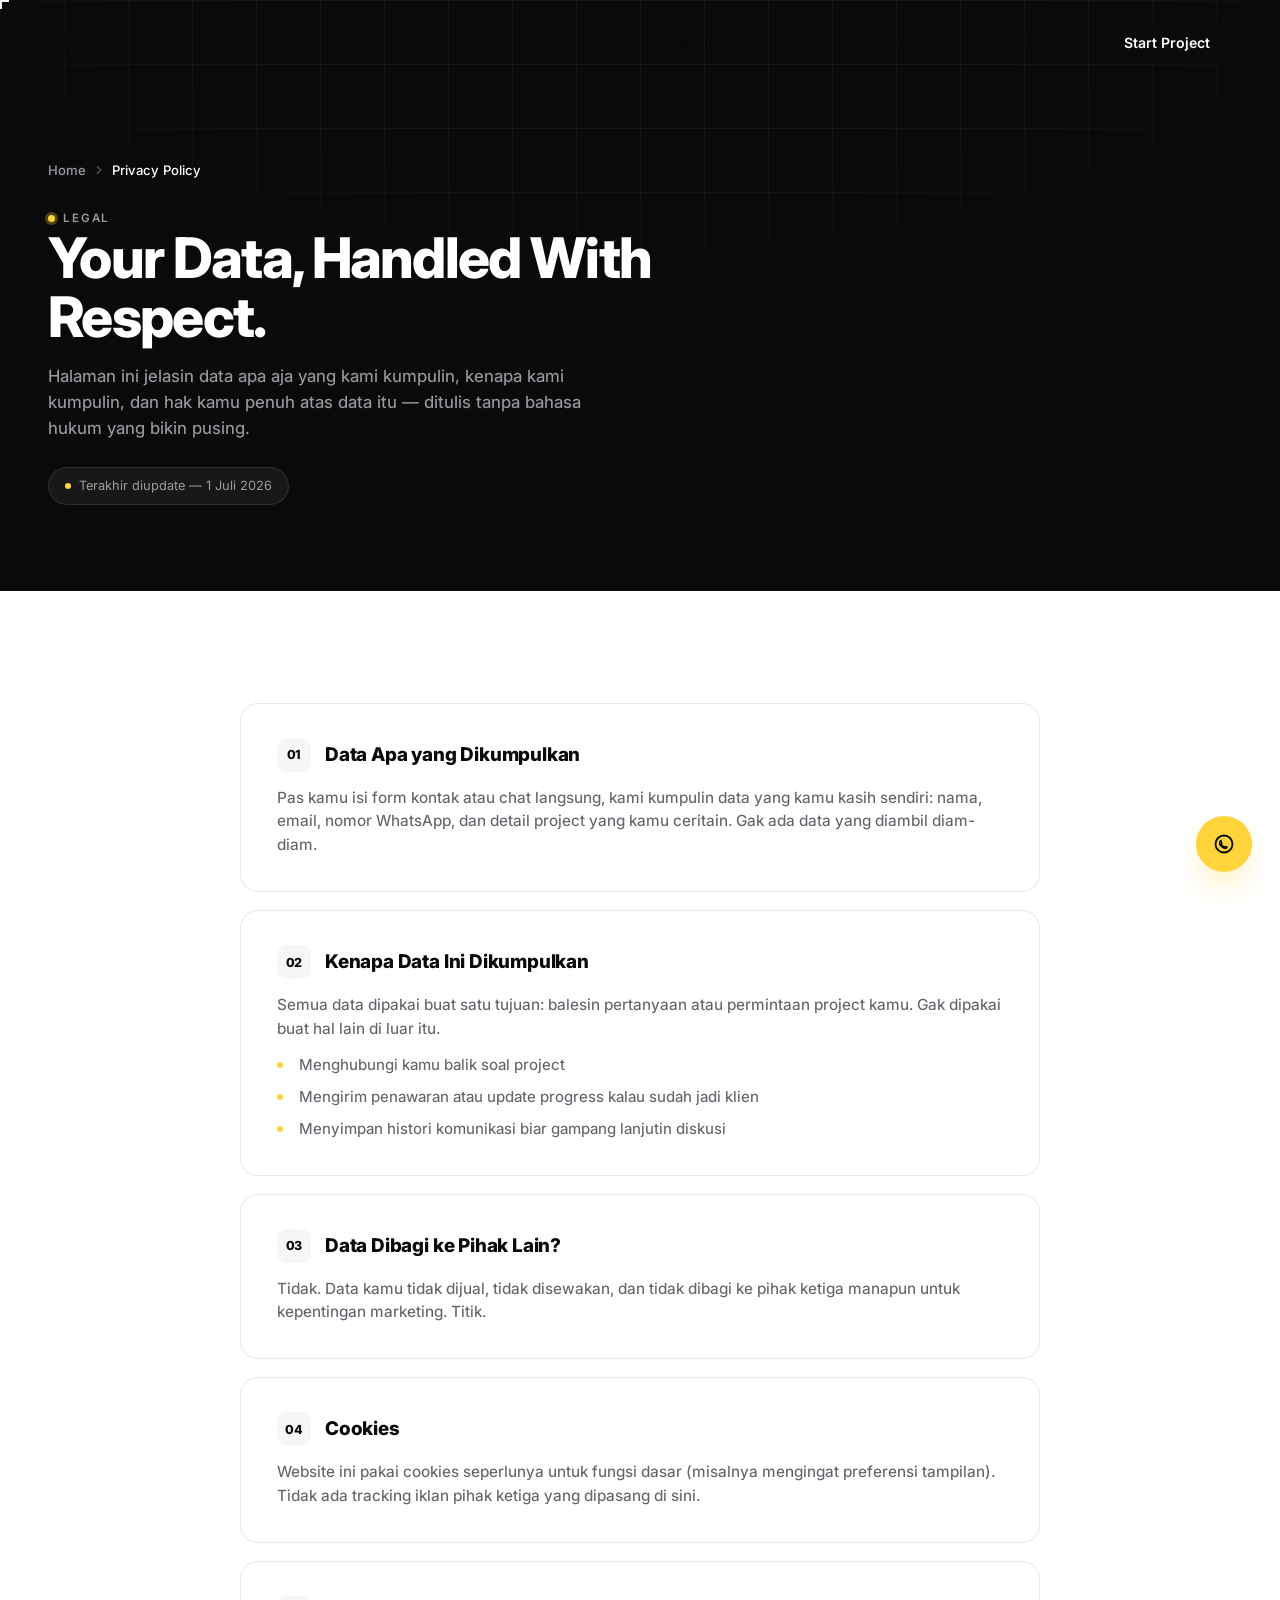
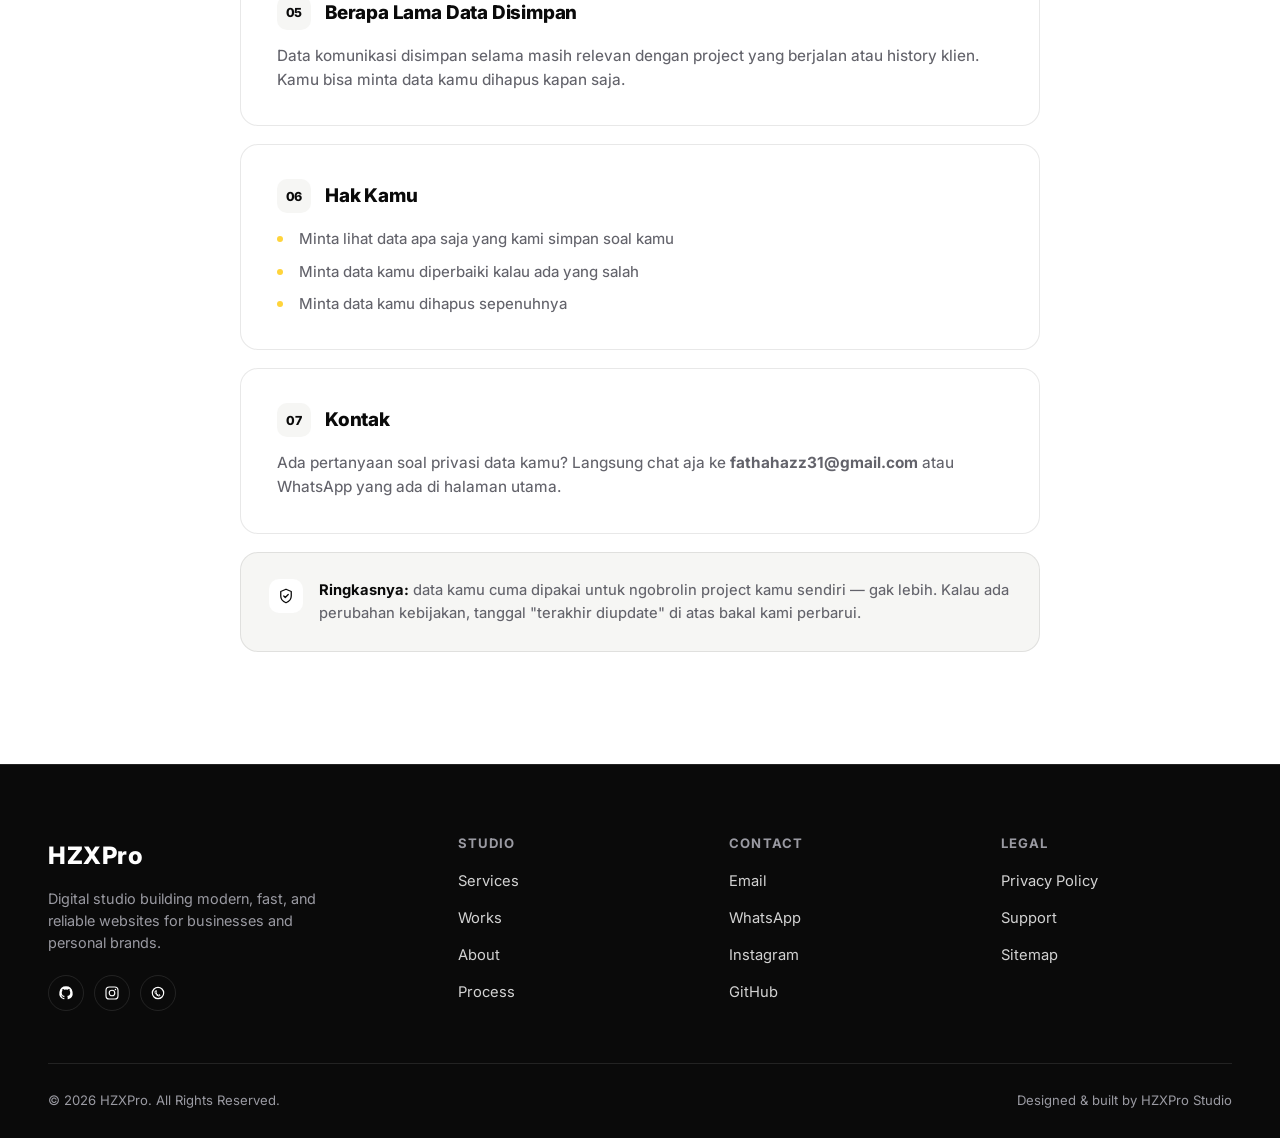
==== commit a51fd7a8: "updateUpd" ====
--- a/privacy.html
+++ b/privacy.html
@@ -8,7 +8,7 @@
     <meta name="description"
         content="Kebijakan privasi HZXPro — data apa yang dikumpulkan, kenapa dikumpulkan, dan hak kamu sebagai pengguna." />
     <meta name="robots" content="index, follow" />
-    <link rel="canonical" href="https://hzx-greedy.github.io/HZXPro/privacy.html" />
+    <link rel="canonical" href="https://hzxprostudio.github.io/privacy.html" />
 
     <!-- Open Graph -->
     <meta property="og:type" content="website" />
@@ -16,8 +16,8 @@
     <meta property="og:title" content="Privacy Policy | HZXPro" />
     <meta property="og:description"
         content="Kebijakan privasi HZXPro — data apa yang dikumpulkan dan hak kamu sebagai pengguna." />
-    <meta property="og:image" content="https://hzx-greedy.github.io/HZXPro/asset/logo.png" />
-    <meta property="og:url" content="https://hzx-greedy.github.io/HZXPro/privacy.html" />
+    <meta property="og:image" content="https://hzxprostudio.github.io/asset/logo.png" />
+    <meta property="og:url" content="https://hzxprostudio.github.io/privacy.html" />
     <meta property="og:locale" content="id_ID" />
 
     <link rel="preconnect" href="https://fonts.googleapis.com">
@@ -30,6 +30,12 @@
 </head>
 
 <body>
+        <!-- Cursor Custom -->
+    <div class="custom-crosshair" id="customCrosshair">
+        <div class="ch-line-h"></div>
+        <div class="ch-line-v"></div>
+        <div class="ch-circle"></div>
+    </div>
 
     <!-- ===== SVG ICON SPRITE ===== -->
     <svg style="display:none">
@@ -211,13 +217,13 @@
                     <p>Digital studio building modern, fast, and reliable websites for businesses and personal brands.
                     </p>
                     <div class="footer-socials" style="margin-top:20px;">
-                        <a href="https://github.com/hzx-greedy" target="_blank" rel="noopener" aria-label="GitHub"><svg
-                                class="ic" width="16" height="16">
+                        <a href="https://github.com/hzxprostudio" target="_blank" rel="noopener"
+                            aria-label="GitHub"><svg class="ic" width="16" height="16">
                                 <use href="#ic-github" /></svg></a>
-                        <a href="https://instagram.com/fathahazz" target="_blank" rel="noopener"
+                        <a href="https://instagram.com/hzxprostudio" target="_blank" rel="noopener"
                             aria-label="Instagram"><svg class="ic" width="16" height="16">
                                 <use href="#ic-instagram" /></svg></a>
-                        <a href="https://wa.me/6282110757763" target="_blank" rel="noopener" aria-label="WhatsApp"><svg
+                        <a href="https://wa.me/6282128297825" target="_blank" rel="noopener" aria-label="WhatsApp"><svg
                                 class="ic" width="16" height="16">
                                 <use href="#ic-chat" /></svg></a>
                     </div>
@@ -234,10 +240,11 @@
                 <div>
                     <h4>Contact</h4>
                     <ul>
-                        <li><a href="mailto:fathahazz31@gmail.com">Email</a></li>
-                        <li><a href="https://wa.me/6282110757763" target="_blank" rel="noopener">WhatsApp</a></li>
-                        <li><a href="https://instagram.com/fathahazz" target="_blank" rel="noopener">Instagram</a></li>
-                        <li><a href="https://github.com/hzx-greedy" target="_blank" rel="noopener">GitHub</a></li>
+                        <li><a href="mailto:hzxprostudio@gmail.com">Email</a></li>
+                        <li><a href="https://wa.me/6282128297825" target="_blank" rel="noopener">WhatsApp</a></li>
+                        <li><a href="https://instagram.com/hzxprostudio" target="_blank" rel="noopener">Instagram</a>
+                        </li>
+                        <li><a href="https://github.com/hzxprostudio" target="_blank" rel="noopener">GitHub</a></li>
                     </ul>
                 </div>
                 <div>
@@ -264,7 +271,7 @@
                     height="12">
                     <use href="#ic-plus" /></svg></button>
         </div>
-        <a href="https://wa.me/6282110757763" class="wa-float" target="_blank" rel="noopener"
+        <a href="https://wa.me/6282128297825" class="wa-float" target="_blank" rel="noopener"
             aria-label="Chat WhatsApp">
             <svg class="ic" width="24" height="24">
                 <use href="#ic-chat" /></svg>
--- a/style.css
+++ b/style.css
@@ -930,6 +930,71 @@
     font-weight: 450;
 }
 
+/* Styling khusus untuk Service Card "Need Something Else" */
+.service-card.reveal-d4 {
+    grid-column: span 2; /* Tetap panjang makan 2 kolom */
+    
+    /* Ganti warna biar senada dengan web, bukan hitam */
+    background: var(--paper-soft); 
+    border: 2px dashed #d1d1cf; /* Border putus-putus biar nggak 'mati' */
+    
+    color: var(--ink);
+    display: flex;
+    flex-direction: row !important;
+    align-items: center;
+    gap: 24px;
+    padding: 32px 36px !important;
+    transition: all 0.4s var(--ease);
+}
+
+.service-card.reveal-d4:hover {
+    background: var(--accent); /* Hover jadi kuning HZXPro */
+    border-style: solid; /* Pas di-hover border jadi solid biar kerasa diklik */
+    border-color: var(--ink);
+    box-shadow: 0 16px 30px -12px rgba(255, 212, 59, .4);
+    transform: translateY(-4px);
+}
+
+/* Modifikasi Icon dalam card khusus */
+.service-card.reveal-d4 .service-icon {
+    margin-bottom: 0;
+    width: 56px;
+    height: 56px;
+    background: #fff; /* Putih bersih biar icon pop-up */
+    border: 1px solid var(--line-on-light);
+    color: var(--ink);
+    flex-shrink: 0;
+    transition: all 0.35s ease;
+}
+
+.service-card.reveal-d4:hover .service-icon {
+    background: var(--ink);
+    color: var(--accent);
+}
+
+/* Styling Teks */
+.service-card.reveal-d4 h3 {
+    margin-bottom: 4px;
+    font-size: 1.25rem;
+}
+
+.service-card.reveal-d4 p {
+    color: var(--muted-on-light);
+    margin: 0;
+    max-width: 90%;
+}
+
+/* Responsif untuk HP */
+@media (max-width: 900px) {
+    .service-card.reveal-d4 {
+        grid-column: span 1;
+        flex-direction: column !important;
+        align-items: flex-start;
+        gap: 16px;
+        padding: 28px !important;
+    }
+}
+
 /* =========================================================
    WHY CHOOSE — dark
 ========================================================= */
@@ -1754,21 +1819,42 @@
 .contact-form button {
     margin-top: 6px;
 }
+/* Styling form agar lebih nyaman di mata */
+.contact-form input::placeholder,
+.contact-form textarea::placeholder,
+.contact-form select {
+    color: var(--muted-on-light);
+    font-size: 0.92rem;
+}
+
+/* Sedikit efek saat user sedang mengetik */
+.contact-form input:focus,
+.contact-form textarea:focus {
+    border-color: var(--accent);
+    background: #fff;
+    box-shadow: 0 4px 12px rgba(0,0,0,0.05);
+}
 
 /* =========================================================
    WHATSAPP FLOAT + BACK TO TOP
 ========================================================= */
+/* Pembungkus utama, posisinya di pojok kanan bawah layar */
 .wa-wrap {
     position: fixed;
-    bottom: 26px;
-    right: 26px;
-    z-index: 400;
-    display: flex;
-    align-items: center;
-    gap: 10px;
-}
-
+    bottom: 28px;
+    right: 28px;
+    z-index: 999;
+    display: flex;
+    flex-direction: column;
+    align-items: flex-end; /* Rata kanan */
+}
+
+/* Tooltip posisinya absolut naik ke atas */
 .wa-tooltip {
+    position: absolute;
+    bottom: calc(100% + 10px); /* 100% tinggi tombol + 15px jarak */
+    right: 0; /* Rata kanan sejajar dengan sisi kanan tombol WA */
+    
     background: var(--ink);
     color: #fff;
     padding: 10px 16px;
@@ -1778,16 +1864,45 @@
     display: flex;
     align-items: center;
     gap: 10px;
+    
     opacity: 0;
-    transform: translateX(8px);
+    /* Mulai dari agak bawah untuk efek melayang saat muncul */
+    transform: translateY(10px) scale(0.9);
     pointer-events: none;
     transition: opacity .35s ease, transform .35s ease;
     white-space: nowrap;
 }
 
+/* --- OUTLINE / BORDER PANAH (::before) --- */
+.wa-tooltip::before {
+    content: '';
+    position: absolute;
+    bottom: -11px; /* Ditarik lebih ke bawah untuk jadi garis luar */
+    right: 19px; /* Posisi tengah tombol WA (28px) - setengah lebar panah (9px) */
+    width: 0;
+    height: 0;
+    border-left: 9px solid transparent;
+    border-right: 9px solid transparent;
+    border-top: 10px solid #1a1a1a; /* Warna garis luarnya (sesuaikan kalau perlu) */
+}
+
+/* --- ISI / FILL PANAH (::after) --- */
+.wa-tooltip::after {
+    content: '';
+    position: absolute;
+    bottom: -8px; /* Posisinya agak naik sedikit biar numpuk di atas ::before */
+    right: 20px; /* Posisi tengah tombol WA (28px) - setengah lebar panah (8px) */
+    width: 0;
+    height: 0;
+    border-left: 8px solid transparent;
+    border-right: 8px solid transparent;
+    border-top: 9px solid var(--ink); /* Warna isi panah, ngikutin warna background tooltip */
+    z-index: 1; /* Pastikan tumpukannya di atas ::before */
+}
+
 .wa-tooltip.show {
     opacity: 1;
-    transform: translateX(0);
+    transform: translateY(0) scale(1);
     pointer-events: auto;
 }
 
@@ -1804,6 +1919,46 @@
     cursor: pointer;
     transform: rotate(45deg);
     flex-shrink: 0;
+}
+/* Animasi halus agar tombol WA terlihat 'hidup' tanpa mengganggu */
+.wa-float {
+    animation: waPulse 3s ease-in-out infinite;
+}
+
+@keyframes waPulse {
+    0%, 100% {
+        box-shadow: 0 16px 32px -12px rgba(255, 212, 59, .7);
+    }
+    50% {
+        box-shadow: 0 16px 32px -12px rgba(255, 212, 59, .3);
+        transform: scale(0.98);
+    }
+}
+
+/* --- RESPONSIVE UNTUK HP --- */
+/* Biar panahnya tetep di tengah saat tombol WA mengecil jadi 48px di HP */
+@media (max-width: 640px) {
+    .wa-tooltip::before {
+        right: 15px; /* Tengah tombol (24px) - 9px */
+    }
+    .wa-tooltip::after {
+        right: 16px; /* Tengah tombol (24px) - 8px */
+    }
+
+    .wa-wrap {
+        bottom: 18px;
+        right: 18px;
+    }
+
+    .wa-float {
+        width: 48px;
+        height: 48px;
+    }
+
+    .wa-tooltip {
+        font-size: 0.74rem;
+        padding: 8px 12px;
+    }
 }
 
 .wa-float {
@@ -2387,6 +2542,90 @@
     margin-top: 20px;
 }
 
+/* ===== CUSTOM CROSSHAIR CURSOR FOR STUDIO (DIFFERENCE MODE) ===== */
+@media (hover: hover) and (pointer: fine) {
+    body {
+        cursor: none;
+    }
+
+    .custom-crosshair {
+        position: fixed;
+        top: 0;
+        left: 0;
+        width: 30px;
+        height: 30px;
+        pointer-events: none; /* Biar tetap bisa ngeklik elemen di bawahnya */
+        z-index: 9999;
+        display: flex;
+        align-items: center;
+        justify-content: center;
+        transform: translate(-50%, -50%);
+        transition: transform 0.2s cubic-bezier(0.16, 1, 0.3, 1);
+        
+        /* INI KUNCINYA: Bikin warna invert otomatis & teks tetap terbaca */
+        mix-blend-mode: difference;
+    }
+
+    /* Garis Horizontal (+) - Lebih Tebal */
+    .ch-line-h {
+        position: absolute;
+        width: 18px;
+        height: 3px; /* Ditebalkan */
+        background: #fff; /* WAJIB PUTIH biar di-invert jadi hitam di bg terang */
+        transition: width 0.25s ease, background 0.25s ease;
+    }
+
+    /* Garis Vertical (+) - Lebih Tebal */
+    .ch-line-v {
+        position: absolute;
+        width: 3px; /* Ditebalkan */
+        height: 18px;
+        background: #fff; /* WAJIB PUTIH */
+        transition: height 0.25s ease, background 0.25s ease;
+    }
+
+    /* Lingkaran pembidik (Awalnya ngumpet) */
+    .ch-circle {
+        position: absolute;
+        width: 4px;
+        height: 4px;
+        border: 3px dashed #fff; /* Ditebalkan jadi 3px & warna putih */
+        border-radius: 50%;
+        opacity: 0;
+        transition: width 0.3s cubic-bezier(0.34, 1.56, 0.64, 1), 
+                    height 0.3s cubic-bezier(0.34, 1.56, 0.64, 1), 
+                    opacity 0.2s ease;
+    }
+
+    /* ===== EFEK SAAT HOVER TOMBOL / LINK ===== */
+    /* Muter 45 derajat (jadi bentuk X) dan membesar dikit */
+    .custom-crosshair.hovering {
+        transform: translate(-50%, -50%) rotate(45deg) scale(1.1);
+    }
+
+    /* Garis silang di tengah menyusut */
+    .custom-crosshair.hovering .ch-line-h {
+        width: 8px; 
+    }
+    .custom-crosshair.hovering .ch-line-v {
+        height: 8px;
+    }
+
+    /* Lingkaran pembidik keluar dan muter */
+    .custom-crosshair.hovering .ch-circle {
+        width: 40px; /* Dibuat sedikit lebih besar */
+        height: 40px;
+        opacity: 1;
+        animation: targetRotate 4s linear infinite;
+    }
+}
+
+/* Animasi putar pelan buat lingkaran putus-putusnya */
+@keyframes targetRotate {
+    from { transform: rotate(0deg); }
+    to { transform: rotate(360deg); }
+}
+
 @media (max-width: 900px) {
     .channels-grid {
         grid-template-columns: 1fr;
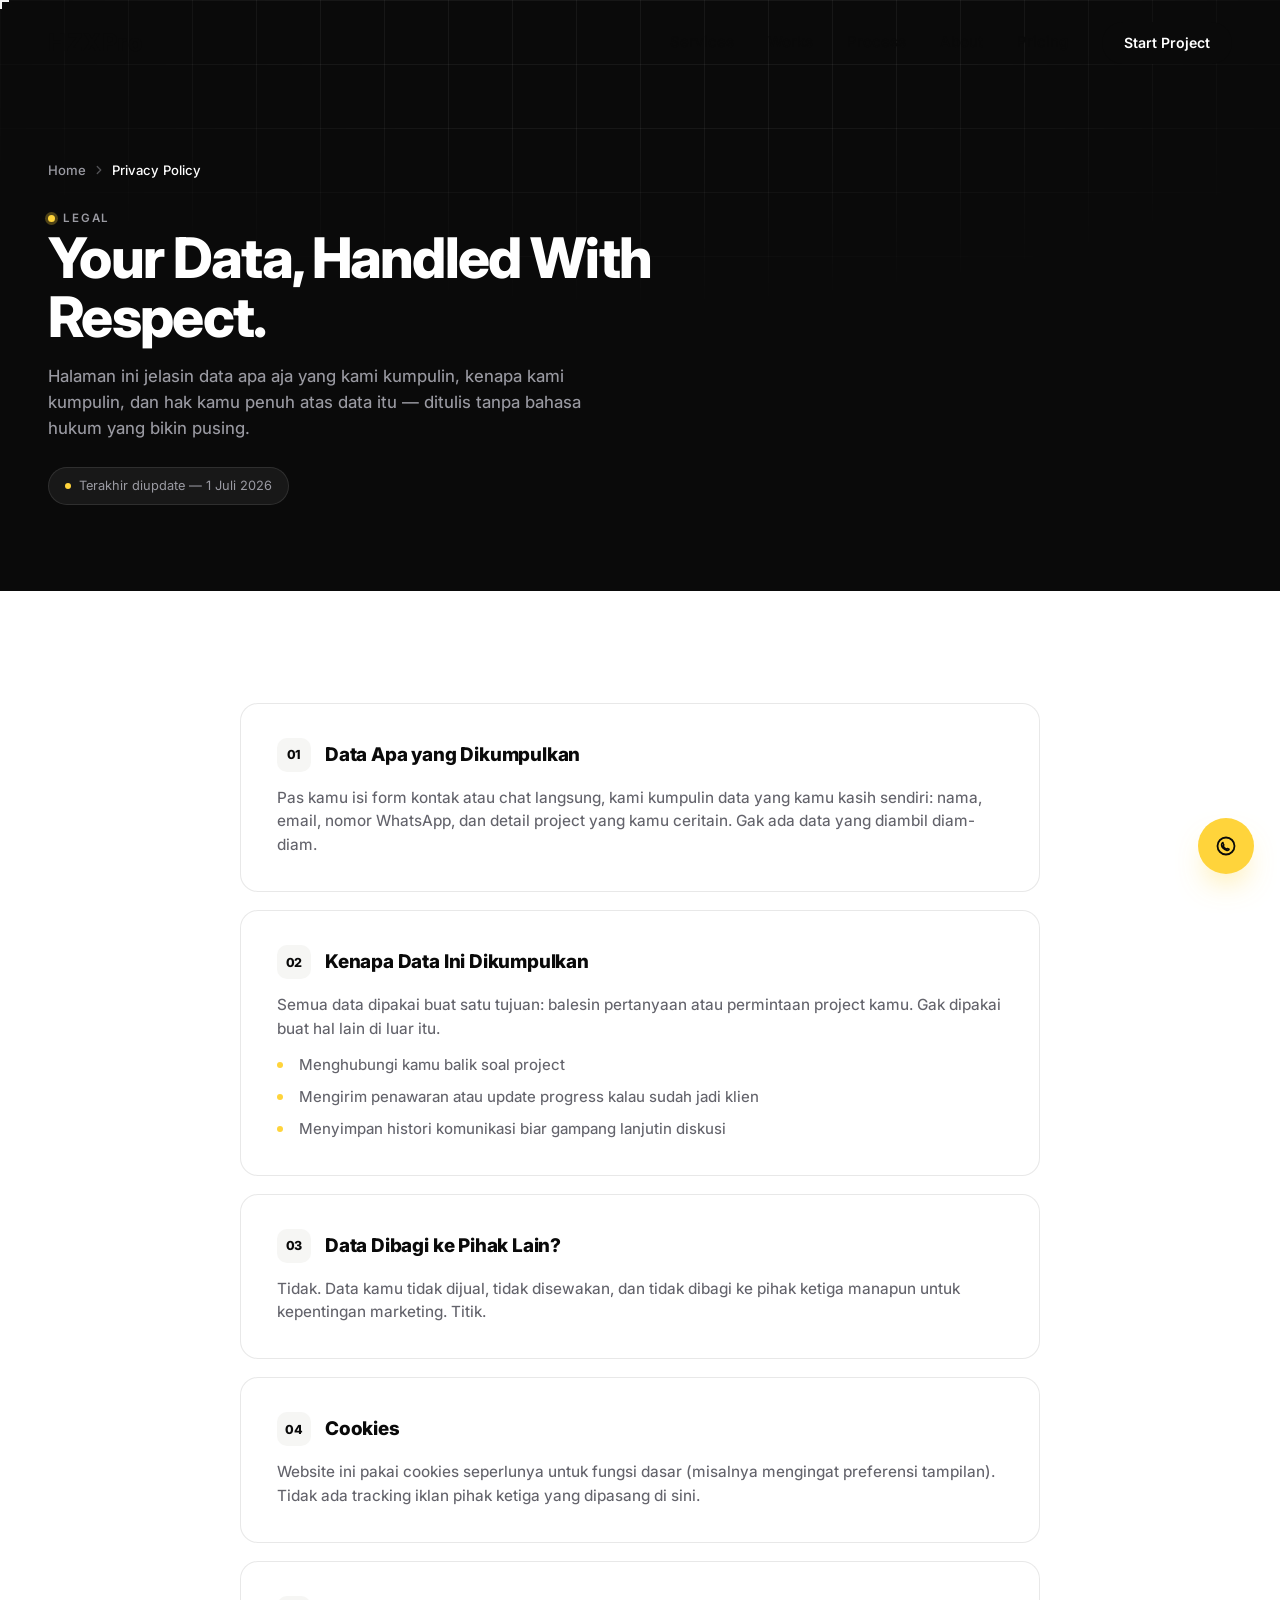
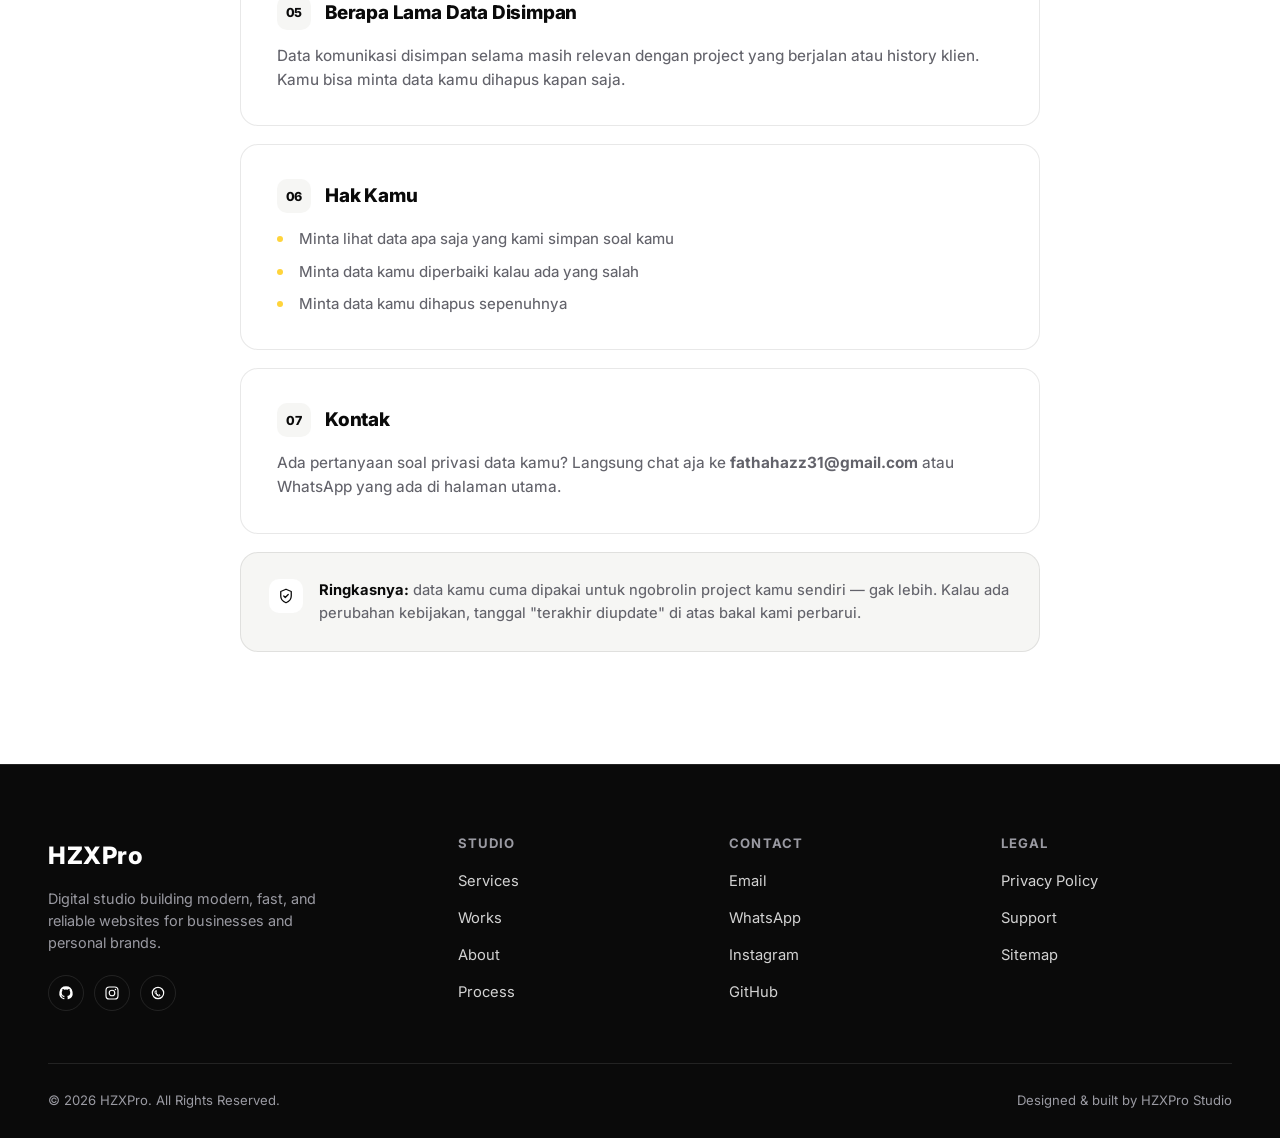
==== commit 38fcb66c: "revv" ====
--- a/privacy.html
+++ b/privacy.html
@@ -23,7 +23,7 @@
     <link rel="preconnect" href="https://fonts.googleapis.com">
     <link rel="preconnect" href="https://fonts.gstatic.com" crossorigin>
     <link href="https://fonts.googleapis.com/css2?family=Inter:wght@400;500;600;700;800;900&display=swap"
-        rel="stylesheet">
+        rel="stylesheet" media="print" onload="this.media='all'">
     <link rel="stylesheet" href="style.css" />
     <link rel="icon" type="image/png" href="asset/favicon/favicon-96x96.png" />
     <link rel="apple-touch-icon" href="asset/favicon/apple-touch-icon.png" />
@@ -284,7 +284,7 @@
             <use href="#ic-arrow-up" /></svg>
     </button>
 
-    <script src="script.js"></script>
+    <script src="script.js" defer></script>
 </body>
 
 </html>
--- a/style.css
+++ b/style.css
@@ -1841,8 +1841,8 @@
 /* Pembungkus utama, posisinya di pojok kanan bawah layar */
 .wa-wrap {
     position: fixed;
-    bottom: 28px;
-    right: 28px;
+    bottom: 26px;
+    right: 26px;
     z-index: 999;
     display: flex;
     flex-direction: column;
@@ -1983,8 +1983,8 @@
     bottom: 26px;
     left: 26px;
     z-index: 400;
-    width: 46px;
-    height: 46px;
+    width: 56px;
+    height: 56px;
     border-radius: 50%;
     background: #fff;
     border: 1px solid var(--line-on-light);
